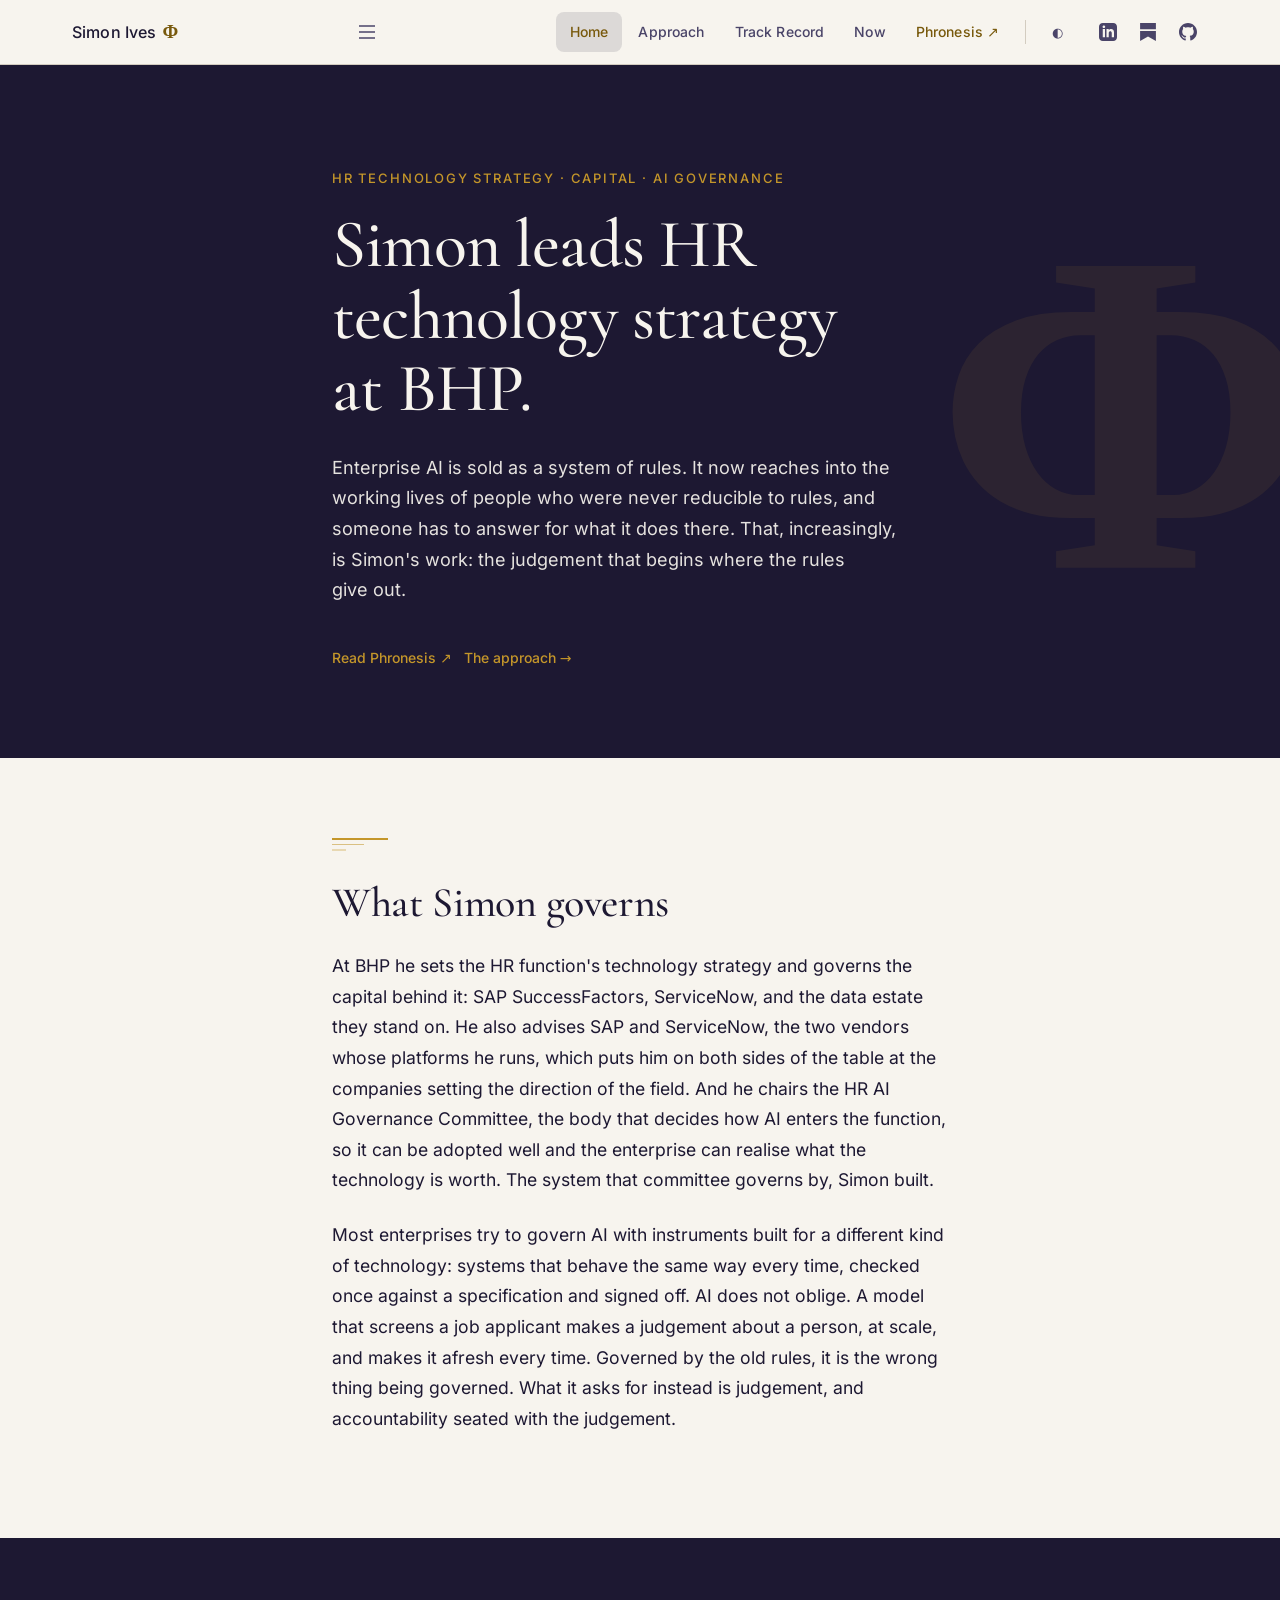
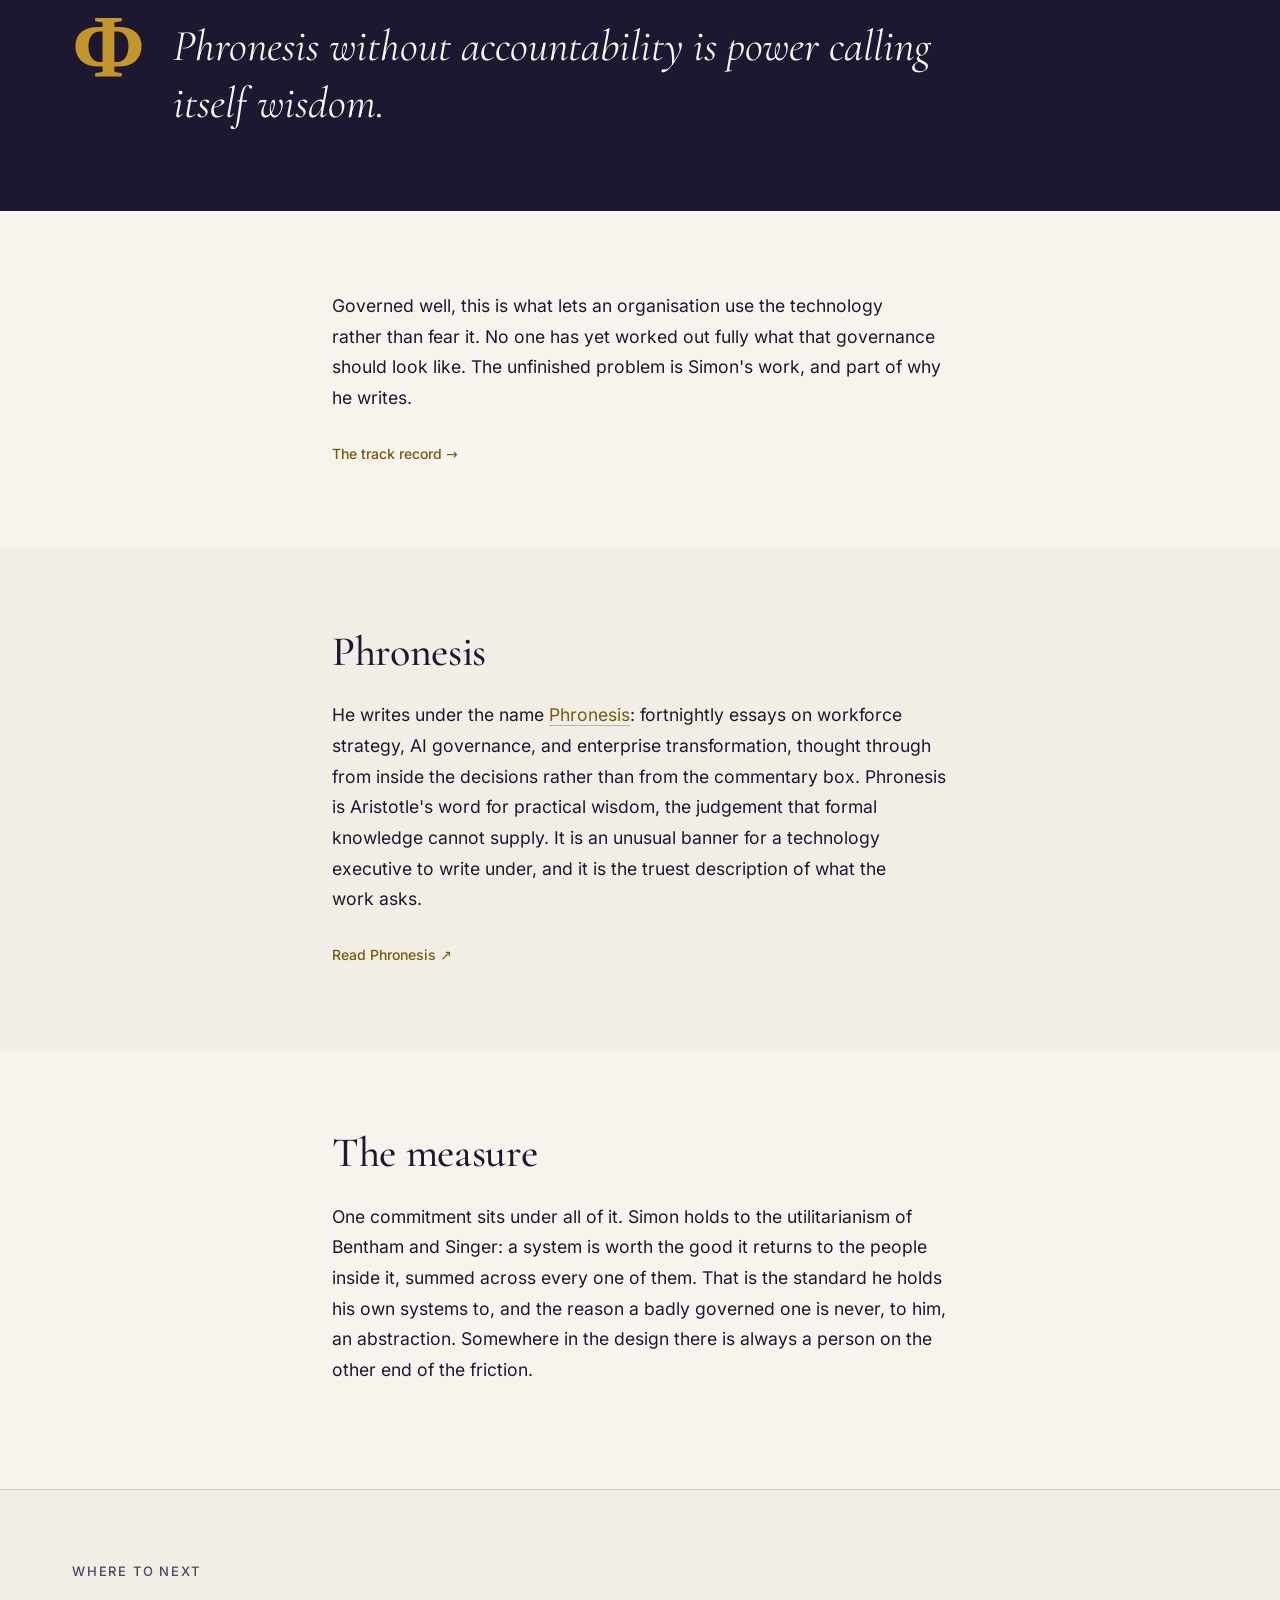
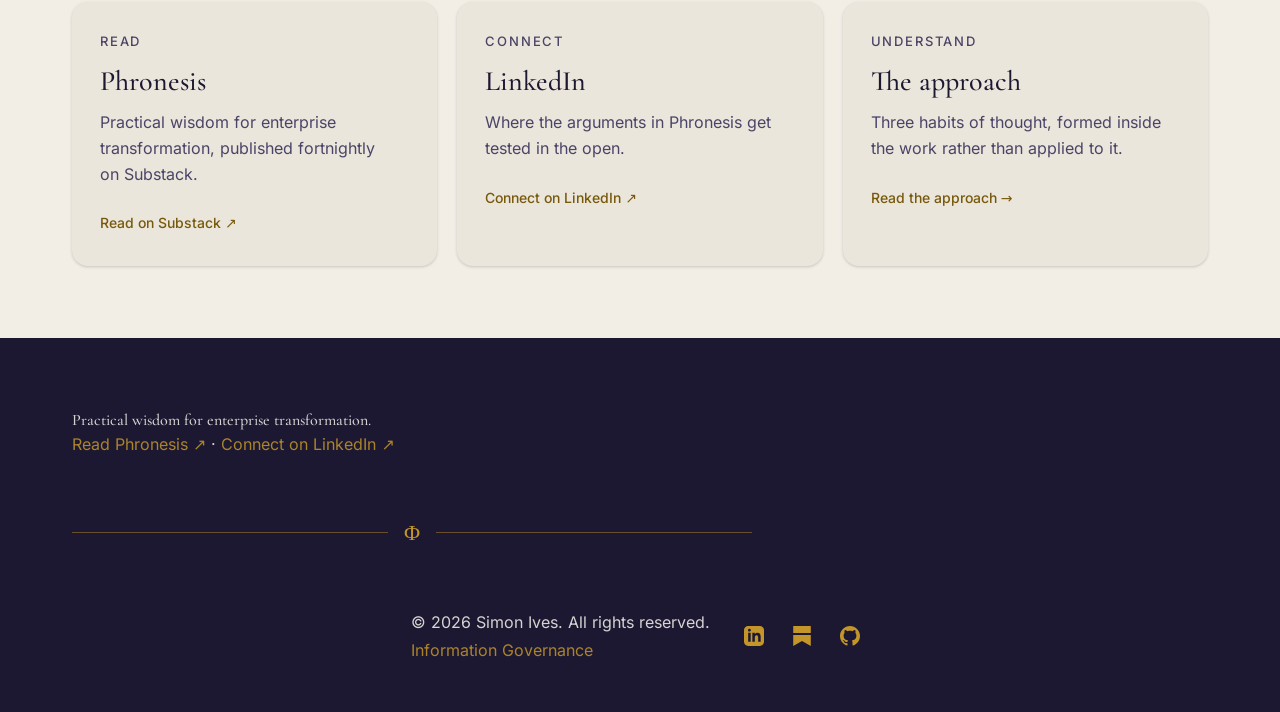
==== index.html @ fb7d738e "Fix engage-body span to p, matching the CSS selector components.css styles engage-card descriptions " ====
<!DOCTYPE html>
<html lang="en-AU">
<head>
    <meta charset="UTF-8">
    <meta name="viewport" content="width=device-width, initial-scale=1.0">
    <script>
    (function () {
        var s = localStorage.getItem('theme');
        if (s === 'dark' || (!s && window.matchMedia('(prefers-color-scheme: dark)').matches)) {
            document.documentElement.classList.add('dark');
        }
    })();
    </script>
    <meta name="description" content="Simon Ives leads HR technology strategy at BHP and chairs its HR AI Governance Committee, and writes Phronesis on AI governance and enterprise transformation.">
    <meta property="og:title" content="Home — Simon Ives">
    <meta property="og:description" content="Simon Ives leads HR technology strategy at BHP and chairs its HR AI Governance Committee, and writes Phronesis on AI governance and enterprise transformation.">
    <meta property="og:url" content="https://simonives.com/">
    <meta property="og:type" content="website">
    <meta property="og:image" content="https://simonives.com/og-image.png">
    <meta property="og:site_name" content="Simon Ives">
    <link rel="canonical" href="https://simonives.com/">
    <link rel="llms" href="/llms.txt" type="text/plain" />
    <title>Home — Simon Ives</title>
    <link rel="icon" href="data:image/svg+xml,<svg xmlns='http://www.w3.org/2000/svg' viewBox='0 0 100 100'><text y='.9em' font-size='90'>Φ</text></svg>">
    <link rel="author" type="text/markdown" href="simonives.md">
    <link rel="stylesheet" href="fonts.css">
    <link rel="stylesheet" href="tokens.css">
    <link rel="stylesheet" href="components.css">
    <script type="application/ld+json">
    {
      "@context": "https://schema.org",
      "@type": "Person",
      "name": "Simon Ives",
      "jobTitle": "Principal, HR Technology Strategy — BHP",
      "description": "Simon Ives, FCPHR, MBA — practitioner and writer. Holds strategic accountability for HR Technology Strategy, HR Capital Investments, and HR AI Governance at BHP. Publishes Phronesis on Substack.",
      "url": "https://simonives.com",
      "sameAs": ["https://www.linkedin.com/in/simonives", "https://enterprisephronesis.substack.com", "https://github.com/simonives"],
      "knowsAbout": ["HR Technology Strategy", "AI Governance", "HR Capital Investments", "Enterprise Transformation", "Workforce Strategy", "Organisational Design"],
      "worksFor": {"@type": "Organization", "name": "BHP"}
    }
    </script>

</head>
<body>

    <header class="site-header">
        <nav class="container">
            <a href="index.html" class="logo">Simon Ives <span class="phi-mark">Φ</span></a>

            <button class="menu-toggle" aria-label="Toggle Menu" aria-expanded="false">
                <svg width="24" height="24" viewBox="0 0 24 24" fill="none" stroke="currentColor" stroke-width="1.5">
                    <line x1="4" y1="6" x2="20" y2="6"></line>
                    <line x1="4" y1="12" x2="20" y2="12"></line>
                    <line x1="4" y1="18" x2="20" y2="18"></line>
                </svg>
            </button>

            <div class="nav-container">
                <ul class="nav-links">
                    <li><a href="index.html" class="active">Home</a></li>
                    <li><a href="doctrine.html">Approach</a></li>
                    <li><a href="portfolio.html">Track Record</a></li>
                    <li><a href="now.html">Now</a></li>
                    <li><a href="https://enterprisephronesis.substack.com" target="_blank" rel="noopener noreferrer" class="phronesis-link">Phronesis ↗</a></li>
                </ul>
                <div class="nav-divider"></div>
                <button id="theme-toggle" aria-label="Toggle colour theme">◐</button>
                <div class="header-social">
                    <a href="https://www.linkedin.com/in/simonives" target="_blank" rel="noopener noreferrer" aria-label="LinkedIn">
                        <svg width="18" height="18" viewBox="0 0 24 24" fill="currentColor"><path d="M19 0h-14c-2.761 0-5 2.239-5 5v14c0 2.761 2.239 5 5 5h14c2.762 0 5-2.239 5-5v-14c0-2.761-2.238-5-5-5zm-11 19h-3v-11h3v11zm-1.5-12.268c-.966 0-1.75-.79-1.75-1.764s.784-1.764 1.75-1.764 1.75.79 1.75 1.764-.783 1.764-1.75 1.764zm13.5 12.268h-3v-5.604c0-3.368-4-3.113-4 0v5.604h-3v-11h3v1.765c1.396-2.586 7-2.777 7 2.476v6.759z"/></svg>
                    </a>
                    <a href="https://enterprisephronesis.substack.com" target="_blank" rel="noopener noreferrer" aria-label="Substack">
                        <svg width="18" height="18" viewBox="0 0 24 24" fill="currentColor"><path d="M22.534 8.285H1.466V0h21.068v8.285zM1.466 10.812V24L12 18.11 22.534 24V10.812H1.466z"/></svg>
                    </a>

                    <a href="https://github.com/simonives" target="_blank" rel="noopener noreferrer" aria-label="GitHub">
                        <svg width="18" height="18" viewBox="0 0 24 24" fill="currentColor"><path d="M12 0c-6.626 0-12 5.373-12 12 0 5.302 3.438 9.8 8.207 11.387.599.111.793-.261.793-.577v-2.234c-3.338.726-4.033-1.416-4.033-1.416-.546-1.387-1.333-1.756-1.333-1.756-1.089-.745.083-.729.083-.729 1.205.084 1.839 1.237 1.839 1.237 1.07 1.834 2.807 1.304 3.492.997.107-.775.418-1.305.762-1.604-2.665-.305-5.467-1.334-5.467-5.931 0-1.311.469-2.381 1.236-3.221-.124-.303-.535-1.524.117-3.176 0 0 1.008-.322 3.301 1.23.957-.266 1.983-.399 3.003-.404 1.02.005 2.047.138 3.006.404 2.291-1.552 3.297-1.23 3.297-1.23.653 1.653.242 2.874.118 3.176.77.84 1.235 1.911 1.235 3.221 0 4.609-2.807 5.624-5.479 5.921.43.372.823 1.102.823 2.222v3.293c0 .319.192.694.801.576 4.765-1.589 8.199-6.086 8.199-11.386 0-6.627-5.373-12-12-12z"/></svg>
                    </a>
                </div>
            </div>
        </nav>
        <script>
            document.addEventListener('DOMContentLoaded', () => {
                const menuToggle = document.querySelector('.menu-toggle');
                const navContainer = document.querySelector('.nav-container');

                menuToggle.addEventListener('click', () => {
                    const expanded = menuToggle.getAttribute('aria-expanded') === 'true';
                    menuToggle.setAttribute('aria-expanded', !expanded);
                    navContainer.classList.toggle('is-active');
                    document.body.classList.toggle('no-scroll');
                });
            });
        </script>
    </header>

    <main>
        <section class="hero on-midnight section-padding">
            <span class="phi-watermark" aria-hidden="true">Φ</span>
            <div class="container hero-content prose">
                <span class="eyebrow">HR Technology Strategy · Capital · AI Governance</span>
                <h1 class="hero-headline">Simon leads HR technology strategy at BHP.</h1>
                <p class="hero-subheadline lead">
                    Enterprise AI is sold as a system of rules. It now reaches into the working lives of
                    people who were never reducible to rules, and someone has to answer for what it does
                    there. That, increasingly, is Simon's work: the judgement that begins where the rules
                    give out.
                </p>
                <div class="hero-actions">
                    <a href="https://enterprisephronesis.substack.com" target="_blank" rel="noopener noreferrer" class="cta-link">Read Phronesis ↗</a>
                    <a href="doctrine.html" class="cta-link">The approach →</a>
                </div>
            </div>
        </section>

        <section class="section-padding">
            <div class="container prose reveal">
                <div class="phi-rhythm" aria-hidden="true"><i></i><i></i><i></i></div>
                <h2>What Simon governs</h2>
                <p>
                    At BHP he sets the HR function's technology strategy and governs the capital behind it:
                    SAP SuccessFactors, ServiceNow, and the data estate they stand on. He also advises SAP
                    and ServiceNow, the two vendors whose platforms he runs, which puts him on both sides of
                    the table at the companies setting the direction of the field. And he chairs the HR AI
                    Governance Committee, the body that decides how AI enters the function, so it can be
                    adopted well and the enterprise can realise what the technology is worth. The system
                    that committee governs by, Simon built.
                </p>
                <p>
                    Most enterprises try to govern AI with instruments built for a different kind of
                    technology: systems that behave the same way every time, checked once against a
                    specification and signed off. AI does not oblige. A model that screens a job applicant
                    makes a judgement about a person, at scale, and makes it afresh every time. Governed by
                    the old rules, it is the wrong thing being governed. What it asks for instead is
                    judgement, and accountability seated with the judgement.
                </p>
            </div>
        </section>

        <section class="quote-band on-midnight">
            <div class="container">
                <span class="quote-phi" aria-hidden="true">Φ</span>
                <blockquote>
                    <p>Phronesis without accountability is power calling itself wisdom.</p>
                </blockquote>
            </div>
        </section>

        <section class="section-padding">
            <div class="container prose reveal">
                <p>
                    Governed well, this is what lets an organisation use the technology rather than fear it.
                    No one has yet worked out fully what that governance should look like. The unfinished
                    problem is Simon's work, and part of why he writes.
                </p>
                <a href="portfolio.html" class="cta-link">The track record →</a>
            </div>
        </section>

        <section class="section-padding alternate-bg">
            <div class="container prose reveal">
                <h2>Phronesis</h2>
                <p>
                    He writes under the name <a href="https://enterprisephronesis.substack.com" target="_blank" rel="noopener noreferrer">Phronesis</a>:
                    fortnightly essays on workforce strategy, AI governance, and enterprise transformation,
                    thought through from inside the decisions rather than from the commentary box. Phronesis
                    is Aristotle's word for practical wisdom, the judgement that formal knowledge cannot
                    supply. It is an unusual banner for a technology executive to write under, and it is the
                    truest description of what the work asks.
                </p>
                <a href="https://enterprisephronesis.substack.com" target="_blank" rel="noopener noreferrer" class="cta-link">Read Phronesis ↗</a>
            </div>
        </section>

        <section class="section-padding">
            <div class="container prose reveal">
                <h2>The measure</h2>
                <p>
                    One commitment sits under all of it. Simon holds to the utilitarianism of Bentham and
                    Singer: a system is worth the good it returns to the people inside it, summed across
                    every one of them. That is the standard he holds his own systems to, and the reason a
                    badly governed one is never, to him, an abstraction. Somewhere in the design there is
                    always a person on the other end of the friction.
                </p>
            </div>
        </section>
    </main>

    <!-- PLACEHOLDER COPY, pending content pass, do not treat as final. See docs/superpowers/plans/2026-09-16-material-design-site-refresh.md Task 8. -->
    <section class="engage-section">
      <div class="container">
        <span class="eyebrow">Where to next</span>
        <div class="engage-grid">
          <a href="https://enterprisephronesis.substack.com" target="_blank" rel="noopener noreferrer" class="engage-block">
            <span class="engage-tag">Read</span>
            <span class="engage-title">Phronesis</span>
            <p class="engage-body">Practical wisdom for enterprise transformation, published fortnightly on Substack.</p>
            <span class="engage-link">Read on Substack ↗</span>
          </a>
          <a href="https://www.linkedin.com/in/simonives" target="_blank" rel="noopener noreferrer" class="engage-block">
            <span class="engage-tag">Connect</span>
            <span class="engage-title">LinkedIn</span>
            <p class="engage-body">Where the arguments in Phronesis get tested in the open.</p>
            <span class="engage-link">Connect on LinkedIn ↗</span>
          </a>
          <a href="doctrine.html" class="engage-block">
            <span class="engage-tag">Understand</span>
            <span class="engage-title">The approach</span>
            <p class="engage-body">Three habits of thought, formed inside the work rather than applied to it.</p>
            <span class="engage-link">Read the approach →</span>
          </a>
        </div>
      </div>
    </section>
    <!-- END PLACEHOLDER COPY -->

    <footer class="site-footer on-midnight">
        <div class="container footer-band">
            <p class="footer-tagline">Practical wisdom for enterprise transformation.</p>
            <p class="footer-orient">
                <a href="https://enterprisephronesis.substack.com" target="_blank" rel="noopener noreferrer">Read Phronesis ↗</a>
                <span aria-hidden="true"> · </span>
                <a href="https://www.linkedin.com/in/simonives" target="_blank" rel="noopener noreferrer">Connect on LinkedIn ↗</a>
            </p>
            <div class="phi-break" aria-hidden="true"><span>Φ</span></div>
            <div class="footer-content">
                <div class="footer-copy">
                    <p>&copy; 2026 Simon Ives. All rights reserved.</p>
                    <p><a href="governance.html">Information Governance</a></p>
                </div>
                <div class="social-links">
                    <a href="https://www.linkedin.com/in/simonives" target="_blank" rel="noopener noreferrer" aria-label="LinkedIn"><svg width="20" height="20" viewBox="0 0 24 24" fill="currentColor"><path d="M19 0h-14c-2.761 0-5 2.239-5 5v14c0 2.761 2.239 5 5 5h14c2.762 0 5-2.239 5-5v-14c0-2.761-2.238-5-5-5zm-11 19h-3v-11h3v11zm-1.5-12.268c-.966 0-1.75-.79-1.75-1.764s.784-1.764 1.75-1.764 1.75.79 1.75 1.764-.783 1.764-1.75 1.764zm13.5 12.268h-3v-5.604c0-3.368-4-3.113-4 0v5.604h-3v-11h3v1.765c1.396-2.586 7-2.777 7 2.476v6.759z"/></svg></a>
                    <a href="https://enterprisephronesis.substack.com" target="_blank" rel="noopener noreferrer" aria-label="Substack"><svg width="20" height="20" viewBox="0 0 24 24" fill="currentColor"><path d="M22.534 8.285H1.466V0h21.068v8.285zM1.466 10.812V24L12 18.11 22.534 24V10.812H1.466z"/></svg></a>
                    <a href="https://github.com/simonives" target="_blank" rel="noopener noreferrer" aria-label="GitHub"><svg width="20" height="20" viewBox="0 0 24 24" fill="currentColor"><path d="M12 0c-6.626 0-12 5.373-12 12 0 5.302 3.438 9.8 8.207 11.387.599.111.793-.261.793-.577v-2.234c-3.338.726-4.033-1.416-4.033-1.416-.546-1.387-1.333-1.756-1.333-1.756-1.089-.745.083-.729.083-.729 1.205.084 1.839 1.237 1.839 1.237 1.07 1.834 2.807 1.304 3.492.997.107-.775.418-1.305.762-1.604-2.665-.305-5.467-1.334-5.467-5.931 0-1.311.469-2.381 1.236-3.221-.124-.303-.535-1.524.117-3.176 0 0 1.008-.322 3.301 1.23.957-.266 1.983-.399 3.003-.404 1.02.005 2.047.138 3.006.404 2.291-1.552 3.297-1.23 3.297-1.23.653 1.653.242 2.874.118 3.176.77.84 1.235 1.911 1.235 3.221 0 4.609-2.807 5.624-5.479 5.921.43.372.823 1.102.823 2.222v3.293c0 .319.192.694.801.576 4.765-1.589 8.199-6.086 8.199-11.386 0-6.627-5.373-12-12-12z"/></svg></a>
                </div>
            </div>
        </div>
    </footer>


    <script>
    (function () {
        var header = document.querySelector('.site-header');
        if (header) {
            function updateScrolled() {
                header.classList.toggle('scrolled', window.scrollY > 10);
            }
            window.addEventListener('scroll', updateScrolled, { passive: true });
            updateScrolled();
        }

        var toggle = document.getElementById('theme-toggle');
        if (toggle) {
            toggle.addEventListener('click', function () {
                var isDark = document.documentElement.classList.toggle('dark');
                localStorage.setItem('theme', isDark ? 'dark' : 'light');
            });
        }

        // Reveal-on-scroll — opt in only when motion is allowed
        var prefersReduced = window.matchMedia('(prefers-reduced-motion: reduce)').matches;
        var revealEls = document.querySelectorAll('.reveal');
        if (!prefersReduced && 'IntersectionObserver' in window && revealEls.length) {
            document.documentElement.classList.add('js-motion');
            revealEls.forEach(function (el) { el.classList.add('is-hidden'); });
            var io = new IntersectionObserver(function (entries) {
                entries.forEach(function (entry) {
                    if (entry.isIntersecting) {
                        entry.target.classList.remove('is-hidden');
                        entry.target.classList.add('is-visible');
                        io.unobserve(entry.target);
                    }
                });
            }, { threshold: 0.12 });
            revealEls.forEach(function (el) { io.observe(el); });
        }
    })();
    </script>
</body>
</html>
---- fonts.css ----
/* ============================================================
   fonts.css. Simon Ives / Phronesis
   Self-hosted only. No third-party requests: every font file is
   served from this origin. See README "Fonts" for where to get
   the files and which weights are required.
   ============================================================ */

/* ----- Cormorant Garamond: display -----
   H1/H2/H3, hero copy, pull quotes, the Φ mark, drop caps, ordinals.
   Weights used: 500 (all headings and the Φ mark at 600), plus
   400 italic for pull quotes. */

@font-face {
  font-family: 'Cormorant Garamond';
  font-style: normal;
  font-weight: 400;
  font-display: swap;
  src: url('fonts/cormorant-garamond/CormorantGaramond-Regular.woff2') format('woff2');
}

@font-face {
  font-family: 'Cormorant Garamond';
  font-style: normal;
  font-weight: 500;
  font-display: swap;
  src: url('fonts/cormorant-garamond/CormorantGaramond-Medium.woff2') format('woff2');
}

@font-face {
  font-family: 'Cormorant Garamond';
  font-style: normal;
  font-weight: 600;
  font-display: swap;
  src: url('fonts/cormorant-garamond/CormorantGaramond-SemiBold.woff2') format('woff2');
}

@font-face {
  font-family: 'Cormorant Garamond';
  font-style: italic;
  font-weight: 400;
  font-display: swap;
  src: url('fonts/cormorant-garamond/CormorantGaramond-Italic.woff2') format('woff2');
}

/* ----- Inter: body and UI -----
   Body copy, navigation, labels, metadata, buttons, form fields.
   Weights used: 400, 500. */

@font-face {
  font-family: 'Inter';
  font-style: normal;
  font-weight: 400;
  font-display: swap;
  src: url('fonts/inter/Inter-Regular.woff2') format('woff2');
}

@font-face {
  font-family: 'Inter';
  font-style: normal;
  font-weight: 500;
  font-display: swap;
  src: url('fonts/inter/Inter-Medium.woff2') format('woff2');
}

/* ----- Material Symbols: iconography -----
   Already present on the material-design-poc branch. Iconography,
   not type: does not count against the two-family rule.
   Used for: menu, contrast (theme toggle), arrow_outward. */

@font-face {
  font-family: 'Material Symbols Outlined';
  font-style: normal;
  font-weight: 100 700;
  font-display: block;
  src: url('fonts/material-symbols/MaterialSymbolsOutlined-Variable.woff2') format('woff2');
}

.material-symbols {
  font-family: 'Material Symbols Outlined';
  font-weight: normal;
  font-style: normal;
  font-size: 24px;
  line-height: 1;
  letter-spacing: normal;
  text-transform: none;
  display: inline-block;
  white-space: nowrap;
  word-wrap: normal;
  direction: ltr;
  -webkit-font-smoothing: antialiased;
  font-variation-settings: 'FILL' 0, 'wght' 400, 'GRAD' 0, 'opsz' 24;
  user-select: none;
}

/* Roboto and Roboto Flex remain in fonts/ but are no longer
   referenced. STYLE_GUIDE.md §2 permits two families only, and
   --font-display is Cormorant Garamond. Do not re-declare them. */
---- tokens.css ----
/* ============================================================
   tokens.css. Simon Ives / Phronesis
   Material Design 3 token layer, seeded from Aurum (#C4962A).
   Load order: fonts.css → tokens.css → components.css
   Dark mode is controlled exclusively via html.dark.
   ============================================================ */

:root {
  /* ----- Typeface families -----
     Two families only. STYLE_GUIDE.md §2: do not add typefaces.
     Material Symbols is iconography, not type, and is permitted. */
  --font-display: 'Cormorant Garamond', 'Cormorant', Georgia, 'Times New Roman', serif;
  --font-body: 'Inter', system-ui, -apple-system, 'Segoe UI', Helvetica, Arial, sans-serif;
  --font-mono: ui-monospace, SFMono-Regular, Menlo, Consolas, monospace;

  /* ----- Brand palette (STYLE_GUIDE.md §2) ----- */
  --brand-midnight: #1D1832;
  --brand-aurum: #C4962A;
  --brand-parchment: #F7F4EE;
  --brand-slate: #4A4468;

  /* ----- M3 tonal surfaces: light theme -----
     Stepped from Parchment. Cards read by tone, not by border. */
  --md-sys-color-surface: #F7F4EE;
  --md-sys-color-surface-container-lowest: #FFFFFF;
  --md-sys-color-surface-container-low: #F2EEE5;
  --md-sys-color-surface-container: #EBE6DB;
  --md-sys-color-surface-container-high: #E4DED1;
  --md-sys-color-surface-container-highest: #DCD5C6;

  --md-sys-color-on-surface: #1D1832;          /* 14.5:1 on surface */
  --md-sys-color-on-surface-variant: #4A4468;  /*  8.1:1 on surface */
  --md-sys-color-outline: #8D85A3;             /*  3.3:1. UI only  */
  --md-sys-color-outline-variant: #D3CCC0;     /* decorative rules  */

  /* Aurum is 2.5:1 on Parchment and FAILS AA for text.
     --md-sys-color-primary is a darkened Aurum used wherever gold
     carries text or a small UI label. Raw Aurum (--brand-aurum) is
     reserved for hairlines, the Φ mark and watermarks in light mode. */
  --md-sys-color-primary: #78590C;             /*  5.8:1 on surface */
  --md-sys-color-on-primary: #FFFFFF;
  --md-sys-color-primary-container: #FFDEA1;
  --md-sys-color-on-primary-container: #5C4300;
  --md-sys-color-gold-rule: #C4962A;

  /* Inverse = the Midnight bands that carry the site's visual weight */
  --md-sys-color-inverse-surface: #1D1832;
  --md-sys-color-inverse-on-surface: #F7F4EE; /* 14.5:1 */
  --md-sys-color-inverse-primary: #DFB65A;    /*  8.5:1 on Midnight */

  --md-sys-color-error: #8C1D18;
  --md-sys-color-on-error: #FFFFFF;
  --md-sys-color-success: #2D5A34;

  /* State-layer base, as an r,g,b triplet for rgba() composition */
  --md-state-rgb: 29, 24, 50;
  --md-state-hover: 0.08;
  --md-state-focus: 0.12;
  --md-state-pressed: 0.12;

  /* ----- M3 elevation ----- */
  --md-elevation-0: none;
  --md-elevation-1: 0 1px 2px rgba(29, 24, 50, .10), 0 1px 3px 1px rgba(29, 24, 50, .06);
  --md-elevation-2: 0 1px 2px rgba(29, 24, 50, .10), 0 2px 6px 2px rgba(29, 24, 50, .07);
  --md-elevation-3: 0 4px 8px 3px rgba(29, 24, 50, .09), 0 1px 3px rgba(29, 24, 50, .10);

  /* ----- M3 shape scale ----- */
  --md-shape-none: 0px;
  --md-shape-extra-small: 4px;
  --md-shape-small: 8px;
  --md-shape-medium: 12px;
  --md-shape-large: 16px;
  --md-shape-extra-large: 28px;
  --md-shape-full: 999px;

  /* ----- M3 motion ----- */
  --md-motion-standard: cubic-bezier(.2, 0, 0, 1);
  --md-motion-emphasised: cubic-bezier(.2, 0, 0, 1);
  --md-motion-short: 200ms;
  --md-motion-medium: 300ms;
  --md-motion-long: 500ms;

  /* ----- 4dp / 8dp spacing rhythm ----- */
  --space-1: 4px;
  --space-2: 8px;
  --space-3: 12px;
  --space-4: 16px;
  --space-5: 20px;
  --space-6: 24px;
  --space-7: 28px;
  --space-8: 32px;
  --space-10: 40px;
  --space-12: 48px;
  --space-14: 56px;
  --space-18: 72px;
  --space-20: 80px;
  --space-22: 88px;
  --space-26: 104px;

  /* ----- Layout ----- */
  --container-max: 1200px;
  --container-pad: 32px;
  --reading-max: 680px;   /* ~68 characters at 17.5px Inter */
}

/* ============================================================
   Dark theme. Midnight base, stepped upward through Slate.
   First-class, verified independently. STYLE_GUIDE.md §2.
   ============================================================ */
html.dark {
  --md-sys-color-surface: #1D1832;
  --md-sys-color-surface-container-lowest: #171327;
  --md-sys-color-surface-container-low: #221D3A;
  --md-sys-color-surface-container: #282242;
  --md-sys-color-surface-container-high: #302949;
  --md-sys-color-surface-container-highest: #382F54;

  --md-sys-color-on-surface: #F4F1EB;          /* 14.2:1 on surface */
  --md-sys-color-on-surface-variant: #C6C0D6;  /*  9.4:1 on surface */
  --md-sys-color-outline: #807996;
  --md-sys-color-outline-variant: #433C5E;

  /* In dark mode Aurum clears AA on Midnight (5.9:1), so gold can
     carry text directly. The lighter tone is used for larger type. */
  --md-sys-color-primary: #DFB65A;             /*  8.5:1 on surface */
  --md-sys-color-on-primary: #402D00;
  --md-sys-color-primary-container: #5C4300;
  --md-sys-color-on-primary-container: #FFDEA1;
  --md-sys-color-gold-rule: #C4962A;

  --md-sys-color-inverse-surface: #EDE8DE;
  --md-sys-color-inverse-on-surface: #1D1832;
  --md-sys-color-inverse-primary: #78590C;

  --md-sys-color-error: #FFB4AB;
  --md-sys-color-on-error: #690005;
  --md-sys-color-success: #8FD09A;

  --md-state-rgb: 244, 241, 235;

  --md-elevation-1: 0 1px 3px rgba(0, 0, 0, .45), 0 1px 3px 1px rgba(0, 0, 0, .30);
  --md-elevation-2: 0 2px 6px rgba(0, 0, 0, .50), 0 4px 10px 2px rgba(0, 0, 0, .30);
  --md-elevation-3: 0 4px 12px rgba(0, 0, 0, .55), 0 6px 16px 3px rgba(0, 0, 0, .32);
}

/* ============================================================
   Legacy aliases.
   The pre-refresh style.css and style-v2.css reference these
   names throughout. Keep them until every selector is migrated,
   then delete this block and style.css with it.
   ============================================================ */
:root, html.dark {
  --color-accent: var(--md-sys-color-primary);
  --color-aurum: var(--brand-aurum);
  --color-gold: var(--md-sys-color-primary);
  --color-gold-muted: var(--md-sys-color-gold-rule);
  --color-bg-primary: var(--md-sys-color-surface);
  --color-bg-surface: var(--md-sys-color-surface-container);
  --color-parchment: var(--brand-parchment);
  --color-obsidian: var(--md-sys-color-surface);
  --color-slate: var(--md-sys-color-surface-container);
  --color-slate-light: var(--md-sys-color-surface-container-high);
  --color-text-primary: var(--md-sys-color-on-surface);
  --color-text-secondary: var(--md-sys-color-on-surface-variant);
  --color-text-tertiary: var(--md-sys-color-on-surface-variant);
  --color-border: var(--md-sys-color-outline-variant);
  --transition-premium: all var(--md-motion-medium) var(--md-motion-standard);
}
---- components.css ----
/* ============================================================
   components.css. Simon Ives / Phronesis
   Component layer for the Material Design 3 refresh.
   Load order: fonts.css → tokens.css → components.css
   Replaces style.css and style-v2.css in full.
   ============================================================ */

*, *::before, *::after { box-sizing: border-box; }

html { -webkit-text-size-adjust: 100%; }

body {
  margin: 0;
  min-height: 100vh;
  background-color: var(--md-sys-color-surface);
  color: var(--md-sys-color-on-surface);
  font-family: var(--font-body);
  font-size: 17.5px;      /* comfortably above the 16px floor */
  font-weight: 400;
  line-height: 1.75;      /* above the 1.5 floor */
  text-rendering: optimizeLegibility;
  -webkit-font-smoothing: antialiased;
  transition: background-color var(--md-motion-medium) var(--md-motion-standard),
              color var(--md-motion-medium) var(--md-motion-standard);
}

::selection { background: rgba(196, 150, 42, .28); }

/* ============================================================
   TYPE SCALE
   M3's display / headline / title / body / label proportions,
   applied to Cormorant Garamond and Inter. Never justified.
   ============================================================ */

h1, h2, h3, .display, .headline {
  font-family: var(--font-display);
  font-weight: 500;
  color: var(--md-sys-color-on-surface);
  text-align: left;
  text-wrap: pretty;
}

h1 {
  font-size: clamp(40px, 5.2vw, 62px);
  line-height: 1.07;
  letter-spacing: -.012em;
  margin: 0 0 var(--space-7);
}

h2 {
  font-size: clamp(30px, 3.4vw, 42px);
  line-height: 1.15;
  letter-spacing: -.008em;
  margin: 0 0 var(--space-6);
}

h3 {
  font-size: clamp(24px, 2.4vw, 30px);
  line-height: 1.2;
  margin: 0 0 var(--space-5);
}

/* Title. Inter, for component headings inside cards */
h4, .title-large {
  font-family: var(--font-body);
  font-weight: 500;
  font-size: 19px;
  line-height: 1.45;
  letter-spacing: .01em;
  color: var(--md-sys-color-on-surface);
  margin: 0 0 var(--space-3);
}

p {
  font-family: var(--font-body);
  font-size: 17.5px;
  line-height: 1.75;
  color: var(--md-sys-color-on-surface);
  margin: 0 0 var(--space-6);
  text-align: left;
  text-wrap: pretty;
}

.lead {
  font-size: 18px;
  line-height: 1.7;
  color: var(--md-sys-color-on-surface-variant);
}

/* Label. Tracked Inter. Metadata and eyebrows only, never body. */
.eyebrow, h5, .label-large {
  display: block;
  font-family: var(--font-body);
  font-weight: 500;
  font-size: 13px;
  line-height: 1.5;
  letter-spacing: .14em;
  text-transform: uppercase;
  color: var(--md-sys-color-on-surface-variant);
  margin: 0 0 var(--space-5);
}

code {
  font-family: var(--font-mono);
  font-size: 15.5px;
  padding: 2px 6px;
  border-radius: var(--md-shape-extra-small);
  background: var(--md-sys-color-surface-container);
  color: var(--md-sys-color-on-surface);
}

a {
  color: var(--md-sys-color-primary);
  text-decoration: none;
  transition: opacity var(--md-motion-short) var(--md-motion-standard),
              color var(--md-motion-short) var(--md-motion-standard);
}
a:hover { opacity: .78; }

/* Inline prose links get a hairline underline rather than colour alone */
.prose p > a,
.prose li > a {
  border-bottom: 1px solid rgba(var(--md-state-rgb), .28);
}

/* ============================================================
   LAYOUT
   ============================================================ */

.container {
  max-width: var(--container-max);
  margin: 0 auto;
  padding: 0 var(--container-pad);
}

.prose { max-width: var(--reading-max); }

.section-padding { padding: var(--space-20) 0; }

.alternate-bg { background-color: var(--md-sys-color-surface-container-low); }

/* ============================================================
   THE MIDNIGHT BAND
   The site has no photography, so full-bleed Midnight sections
   carry the visual weight instead: heroes, pull-quote bands,
   the footer, the 404. STYLE_GUIDE.md §2. No hero images.
   ============================================================ */

.on-midnight {
  position: relative;
  overflow: hidden;
  background-color: var(--md-sys-color-inverse-surface);
  color: var(--md-sys-color-inverse-on-surface);
  border: none;
}
.on-midnight h1,
.on-midnight h2,
.on-midnight h3,
.on-midnight p,
.on-midnight li { color: var(--md-sys-color-inverse-on-surface); }
.on-midnight p { opacity: .92; }
.on-midnight .eyebrow,
.on-midnight a { color: var(--brand-aurum); }  /* 5.9:1 on Midnight */
.on-midnight .lead { color: var(--md-sys-color-inverse-on-surface); }

/* ============================================================
   THE Φ MARK
   Identity element, not decoration. STYLE_GUIDE.md §2.
   ============================================================ */

.phi-mark {
  font-family: var(--font-display);
  font-weight: 600;
  font-size: 19px;
  color: var(--md-sys-color-primary);
}

/* Large background watermark. Always aria-hidden */
.phi-watermark {
  position: absolute;
  right: -.08em;
  top: 50%;
  transform: translateY(-48%);
  font-family: var(--font-display);
  font-weight: 600;
  font-size: clamp(240px, 36vw, 520px);
  line-height: 1;
  color: var(--brand-aurum);
  opacity: .085;
  pointer-events: none;
  user-select: none;
}
.phi-watermark--centred {
  right: auto;
  left: 50%;
  transform: translate(-50%, -50%);
  font-size: clamp(320px, 46vw, 620px);
  opacity: .09;
}
.phi-watermark--card {
  right: -.1em;
  top: auto;
  bottom: -.34em;
  transform: none;
  font-size: 200px;
  opacity: .10;
}

/* Section divider. Φ between two hairlines */
.phi-break {
  display: flex;
  align-items: center;
  gap: var(--space-4);
  max-width: var(--reading-max);
  margin: var(--space-14) 0;
}
.phi-break::before,
.phi-break::after {
  content: '';
  flex: 1;
  height: 1px;
  background: var(--md-sys-color-outline-variant);
}
.phi-break > span {
  font-family: var(--font-display);
  font-size: 22px;
  color: var(--md-sys-color-gold-rule);
}
.on-midnight .phi-break::before,
.on-midnight .phi-break::after { background: rgba(196, 150, 42, .45); }

/* ============================================================
   THE POLYRHYTHM RULE
   Three Aurum hairlines of decreasing length. One per clock in
   the polyrhythm practice. This is the site's section mark, used
   in place of a plain <hr>. Decorative: aria-hidden.
   ============================================================ */

.phi-rhythm {
  display: flex;
  flex-direction: column;
  gap: var(--space-1);
  margin: 0 0 var(--space-7);
}
.phi-rhythm > i {
  display: block;
  height: 1.5px;
  background: var(--md-sys-color-gold-rule);
}
.phi-rhythm > i:nth-child(1) { width: 56px; }
.phi-rhythm > i:nth-child(2) { width: 32px; opacity: .55; }
.phi-rhythm > i:nth-child(3) { width: 14px; opacity: .30; }

/* The literal three-clock diagram, used once, on Approach */
.polyrhythm-diagram {
  display: flex;
  flex-direction: column;
  gap: 5px;
  margin: 0 0 var(--space-6);
}
.polyrhythm-diagram > div { display: flex; gap: 5px; }
.polyrhythm-diagram > div > i { display: block; height: 2px; background: var(--md-sys-color-gold-rule); }
.polyrhythm-diagram > div:nth-child(1) > i { width: 34px; }
.polyrhythm-diagram > div:nth-child(2) > i { width: 52px; opacity: .6; }
.polyrhythm-diagram > div:nth-child(2) > i:last-child { width: 34px; }
.polyrhythm-diagram > div:nth-child(3) > i { width: 82px; opacity: .32; }
.polyrhythm-diagram > div:nth-child(3) > i:last-child { width: 64px; }

/* Legacy single-rule marker, retained where a lighter mark is wanted */
.section-marker {
  border: none;
  border-top: 1.5px solid var(--md-sys-color-gold-rule);
  width: 56px;
  margin: 0 0 var(--space-6);
}

/* ============================================================
   M3 TOP APP BAR
   ============================================================ */

.site-header {
  position: sticky;
  top: 0;
  z-index: 50;
  background: var(--md-sys-color-surface);
  border-bottom: 1px solid var(--md-sys-color-outline-variant);
  transition: box-shadow var(--md-motion-short) var(--md-motion-standard),
              background-color var(--md-motion-short) var(--md-motion-standard),
              border-color var(--md-motion-short) var(--md-motion-standard);
}

/* .scrolled is toggled in JS at scrollY > 8. M3 on-scroll elevation */
.site-header.scrolled {
  border-bottom-color: transparent;
  box-shadow: var(--md-elevation-1);
}

.site-header nav.container,
.site-header .container {
  height: 64px;
  display: flex;
  align-items: center;
  justify-content: space-between;
  gap: var(--space-6);
}

.logo {
  display: inline-flex;
  align-items: baseline;
  gap: 6px;
  font-family: var(--font-body);
  font-weight: 500;
  font-size: 16px;
  letter-spacing: .01em;
  text-transform: none;
  color: var(--md-sys-color-on-surface);
  white-space: nowrap;
}
.logo::before { content: none; }   /* kills the old gold hairline */

.nav-container { display: flex; align-items: center; gap: 2px; }

.nav-links {
  display: flex;
  align-items: center;
  gap: 2px;
  list-style: none;
  margin: 0;
  padding: 0;
}

.nav-links a {
  display: inline-block;
  padding: var(--space-2) 14px;
  border-radius: var(--md-shape-small);
  font-family: var(--font-body);
  font-weight: 500;
  font-size: 14px;
  letter-spacing: .01em;
  text-transform: none;
  color: var(--md-sys-color-on-surface-variant);
  transition: background-color var(--md-motion-short) var(--md-motion-standard),
              color var(--md-motion-short) var(--md-motion-standard);
}
.nav-links a::after { content: none; }  /* kills the old sliding underline */

/* M3 state layers */
.nav-links a:hover { background: rgba(var(--md-state-rgb), var(--md-state-hover)); color: var(--md-sys-color-on-surface); opacity: 1; }
.nav-links a:active { background: rgba(var(--md-state-rgb), var(--md-state-pressed)); }
.nav-links a.active {
  color: var(--md-sys-color-primary);
  background: rgba(var(--md-state-rgb), var(--md-state-focus));
}
.nav-links a.phronesis-link { color: var(--md-sys-color-primary); }

/* Icon buttons. 40px target, pill state layer */
#theme-toggle,
.menu-toggle,
.header-social a {
  width: 40px;
  height: 40px;
  display: inline-flex;
  align-items: center;
  justify-content: center;
  border: none;
  border-radius: var(--md-shape-full);
  background: transparent;
  color: var(--md-sys-color-on-surface-variant);
  cursor: pointer;
  transition: background-color var(--md-motion-short) var(--md-motion-standard),
              color var(--md-motion-short) var(--md-motion-standard);
}
#theme-toggle:hover,
.menu-toggle:hover { background: rgba(var(--md-state-rgb), var(--md-state-hover)); }
.header-social a:hover {
  background: rgba(var(--md-state-rgb), var(--md-state-hover));
  color: var(--md-sys-color-primary);
  opacity: 1;
  transform: none;
}

.header-social {
  display: flex;
  align-items: center;
  gap: 0;
  padding-left: var(--space-2);
  border-left: none;
}

/* Divider between nav and controls */
.nav-divider {
  width: 1px;
  height: 24px;
  background: var(--md-sys-color-outline-var, var(--md-sys-color-outline-variant));
  margin: 0 10px;
}

/* ============================================================
   HERO
   ============================================================ */

.hero {
  position: relative;
  overflow: hidden;
  min-height: 0;
  display: block;
  padding: var(--space-26) 0 var(--space-22);
}
.hero::before, .hero::after { content: none; }  /* kills the old grid overlay */

.hero-content { position: relative; z-index: 2; }

.hero-headline {
  max-width: 17ch;
  font-family: var(--font-display);
  font-weight: 500;
  font-size: clamp(44px, 5.6vw, 68px);
  line-height: 1.06;
  letter-spacing: -.012em;
  margin: 0 0 var(--space-7);
}

.hero-subheadline {
  max-width: 580px;
  border: none;
  padding: 0;
  font-size: 18px;
  line-height: 1.7;
  margin: 0 0 var(--space-10);
}

.hero-actions {
  display: flex;
  flex-wrap: wrap;
  align-items: center;
  gap: var(--space-3);
}

/* ============================================================
   BUTTONS. M3 filled, outlined, text
   ============================================================ */

.cta-button,
.btn-filled,
.btn-outlined {
  display: inline-flex;
  align-items: center;
  justify-content: center;
  gap: var(--space-2);
  padding: var(--space-3) 26px;
  border-radius: var(--md-shape-full);
  font-family: var(--font-body);
  font-weight: 500;
  font-size: 15px;
  letter-spacing: .01em;
  text-transform: none;
  cursor: pointer;
  overflow: visible;
  transition: box-shadow var(--md-motion-short) var(--md-motion-standard),
              background-color var(--md-motion-short) var(--md-motion-standard),
              transform var(--md-motion-short) var(--md-motion-standard);
}
.cta-button::before, .btn-filled::before { content: none; }

/* Filled. On Midnight bands only, where Aurum has the contrast for it */
.btn-filled {
  background: var(--brand-aurum);
  color: #241B04;                 /* 9.4:1 on Aurum */
  border: none;
  box-shadow: var(--md-elevation-1);
}
.btn-filled:hover { box-shadow: var(--md-elevation-2); transform: translateY(-1px); color: #241B04; opacity: 1; }
.btn-filled:active { transform: none; box-shadow: var(--md-elevation-1); }

/* Outlined. The default on surface */
.cta-button,
.btn-outlined {
  background: transparent;
  border: 1px solid var(--md-sys-color-outline);
  color: var(--md-sys-color-primary);
  padding: 10px 22px;
  font-size: 14px;
}
.cta-button:hover,
.btn-outlined:hover { background: rgba(var(--md-state-rgb), var(--md-state-hover)); color: var(--md-sys-color-primary); opacity: 1; }

.on-midnight .btn-outlined,
.on-midnight .cta-button {
  border-color: rgba(196, 150, 42, .55);
  color: var(--brand-aurum);
}
.on-midnight .btn-outlined:hover,
.on-midnight .cta-button:hover { background: rgba(196, 150, 42, .10); color: var(--brand-aurum); }

/* Text button */
.cta-link {
  font-family: var(--font-body);
  font-weight: 500;
  font-size: 14px;
  color: var(--md-sys-color-primary);
}

/* ============================================================
   PULL QUOTES
   Two treatments. The band is the site's loudest visual move.
   one per page at most. STYLE_GUIDE.md §2.
   ============================================================ */

/* Full-bleed Midnight band with a large Φ */
.quote-band .container {
  display: flex;
  align-items: flex-start;
  gap: var(--space-7);
  padding-top: var(--space-20);
  padding-bottom: var(--space-20);
}
.quote-band .quote-phi {
  flex: none;
  font-family: var(--font-display);
  font-weight: 600;
  font-size: 88px;
  line-height: .7;
  color: var(--brand-aurum);
}
.quote-band blockquote { margin: 0; max-width: 820px; }
.quote-band blockquote p {
  font-family: var(--font-display);
  font-weight: 400;
  font-style: italic;
  font-size: clamp(28px, 3.6vw, 44px);
  line-height: 1.28;
  color: var(--md-sys-color-inverse-on-surface);
  opacity: 1;
  margin: 0;
}

/* Inline pull quote, for use inside a card or prose column */
.pullquote {
  font-family: var(--font-display);
  font-weight: 400;
  font-style: italic;
  font-size: 26px;
  line-height: 1.38;
  color: var(--md-sys-color-on-surface);
  border-left: 2px solid var(--md-sys-color-gold-rule);
  padding: 2px 0 2px 22px;
  margin: var(--space-8) 0;
}

/* ============================================================
   LONG-FORM READING. Track Record
   ============================================================ */

/* Hairline rail down the left of the reading column */
.reading-rail {
  max-width: var(--reading-max);
  border-left: 1px solid var(--md-sys-color-outline-variant);
  padding-left: 36px;
  margin-left: 2px;
}

/* Drop cap on the opening paragraph only */
.dropcap::first-letter {
  float: left;
  font-family: var(--font-display);
  font-weight: 500;
  font-size: 74px;
  line-height: .78;
  margin: 6px 14px 0 0;
  color: var(--md-sys-color-primary);
}

/* ============================================================
   M3 CARDS
   ============================================================ */

/* Filled card. Tonal, no border */
.card-filled {
  position: relative;
  overflow: hidden;
  background: var(--md-sys-color-surface-container);
  border-radius: var(--md-shape-large);
  padding: var(--space-8);
  box-shadow: var(--md-elevation-1);
}

/* Outlined card. For secondary content */
.card-outlined {
  position: relative;
  overflow: hidden;
  background: var(--md-sys-color-surface-container-low);
  border: 1px solid var(--md-sys-color-outline-variant);
  border-radius: var(--md-shape-large);
  padding: var(--space-8);
}

/* Practice card with a ghosted display ordinal. Approach */
.practice-card {
  position: relative;
  overflow: hidden;
  background: var(--md-sys-color-surface-container);
  border-radius: var(--md-shape-large);
  padding: var(--space-10);
  box-shadow: var(--md-elevation-1);
  margin-bottom: var(--space-12);
}
.practice-card > .ordinal {
  position: absolute;
  right: var(--space-7);
  top: 14px;
  font-family: var(--font-display);
  font-weight: 500;
  font-size: 130px;
  line-height: 1;
  color: var(--md-sys-color-gold-rule);
  opacity: .16;
  pointer-events: none;
  user-select: none;
}
.practice-card > .practice-body { position: relative; max-width: var(--reading-max); }

/* ============================================================
   ENGAGE CARDS. The standard end-of-page "where to next" block
   Present on every page, above the footer.
   ============================================================ */

.engage-section {
  background: var(--md-sys-color-surface-container-low);
  border-top: 1px solid var(--md-sys-color-outline-variant);
  padding: var(--space-18) 0;
}

.engage-grid {
  display: grid;
  grid-template-columns: repeat(auto-fit, minmax(min(100%, 300px), 1fr));
  gap: var(--space-5);
  padding: 0;
}

.engage-block {
  display: block;
  background: var(--md-sys-color-surface-container);
  border: none;
  border-radius: var(--md-shape-large);
  padding: var(--space-7);
  color: var(--md-sys-color-on-surface);
  box-shadow: var(--md-elevation-1);
  transition: box-shadow var(--md-motion-short) var(--md-motion-standard),
              transform var(--md-motion-short) var(--md-motion-standard),
              background-color var(--md-motion-short) var(--md-motion-standard);
}
.engage-block:hover {
  background: var(--md-sys-color-surface-container-high);
  box-shadow: var(--md-elevation-2);
  transform: translateY(-2px);
  color: var(--md-sys-color-on-surface);
  opacity: 1;
}

.engage-tag {
  display: block;
  font-family: var(--font-body);
  font-weight: 500;
  font-size: 13px;
  letter-spacing: .14em;
  text-transform: uppercase;
  color: var(--md-sys-color-on-surface-variant);
  margin-bottom: var(--space-3);
}

.engage-title {
  display: block;
  font-family: var(--font-display);
  font-weight: 500;
  font-size: 28px;
  line-height: 1.2;
  color: var(--md-sys-color-on-surface);
  margin-bottom: var(--space-3);
}

.engage-block p {
  font-size: 16px;
  line-height: 1.6;
  color: var(--md-sys-color-on-surface-variant);
  margin: 0 0 var(--space-5);
}

.engage-link {
  display: inline-block;
  font-family: var(--font-body);
  font-weight: 500;
  font-size: 14px;
  color: var(--md-sys-color-primary);
}

/* ============================================================
   NOW PAGE. M3 list rows with date chips
   ============================================================ */

.now-grid {
  display: grid;
  grid-template-columns: repeat(auto-fit, minmax(min(100%, 340px), 1fr));
  gap: var(--space-6);
  align-items: start;
}
.now-grid > .full { grid-column: 1 / -1; }

.event-row {
  display: flex;
  gap: 18px;
  align-items: flex-start;
  padding: 14px var(--space-4);
  margin: 0 calc(var(--space-4) * -1);
  border-radius: var(--md-shape-medium);
  color: var(--md-sys-color-on-surface);
  transition: background-color var(--md-motion-short) var(--md-motion-standard);
}
.event-row:hover { background: rgba(var(--md-state-rgb), .06); color: var(--md-sys-color-on-surface); opacity: 1; }

.event-date {
  flex: none;
  display: inline-flex;
  flex-direction: column;
  align-items: center;
  justify-content: center;
  width: 54px;
  padding: 6px 0;
  border-radius: 10px;
  background: var(--md-sys-color-surface-container-highest);
  font-family: var(--font-body);
  font-weight: 500;
  font-size: 13px;
  letter-spacing: .04em;
  line-height: 1.35;
  color: var(--md-sys-color-on-surface-variant);
}
.event-date > strong {
  font-size: 17px;
  font-weight: 500;
  color: var(--md-sys-color-on-surface);
}

.event-title {
  display: block;
  font-size: 17px;
  font-weight: 500;
  line-height: 1.45;
  color: var(--md-sys-color-on-surface);
}
.event-meta {
  display: block;
  font-size: 16px;
  line-height: 1.5;
  color: var(--md-sys-color-on-surface-variant);
}

.now-updated {
  font-family: var(--font-body);
  font-size: 16px;
  letter-spacing: .04em;
  color: var(--md-sys-color-on-surface-variant);
  margin: 0;
}

/* ============================================================
   GOVERNANCE. Plain long-form, essay column, hairline clauses
   ============================================================ */

.governance-section + .governance-divider,
.governance-divider {
  border: none;
  border-top: 1px solid var(--md-sys-color-outline-variant);
  margin: 0 0 var(--space-8);
}

.governance-section h2 {
  font-family: var(--font-body);
  font-weight: 500;
  font-size: 13px;
  line-height: 1.5;
  letter-spacing: .14em;
  text-transform: uppercase;
  color: var(--md-sys-color-on-surface-variant);
  margin: 0 0 14px;
}
.governance-section p:last-child { margin-bottom: var(--space-8); }

/* ============================================================
   FOOTER
   ============================================================ */

.site-footer {
  background: var(--md-sys-color-inverse-surface);
  color: var(--md-sys-color-inverse-on-surface);
  border-top: none;
  padding: 0;
}

.footer-band {
  padding: var(--space-18) var(--container-pad) var(--space-12);
  text-align: center;
}

.footer-tagline {
  font-family: var(--font-display);
  font-weight: 500;
  font-size: clamp(24px, 2.6vw, 32px);
  line-height: 1.25;
  color: var(--md-sys-color-inverse-on-surface);
  opacity: 1;
  margin: 0 0 var(--space-4);
}

.footer-orient {
  font-size: 16px;
  margin: 0 0 var(--space-8);
}
.footer-orient a { color: var(--brand-aurum); }

.footer-content {
  display: flex;
  flex-wrap: wrap;
  align-items: center;
  justify-content: center;
  gap: var(--space-6);
  border: none;
  padding: 0;
}

.site-footer p {
  font-size: 16px;
  letter-spacing: 0;
  text-transform: none;
  color: var(--md-sys-color-inverse-on-surface);
  opacity: .85;
  margin: 0;
}

.social-links { display: flex; gap: var(--space-2); margin: 0; }
.social-links a {
  width: 40px;
  height: 40px;
  border-radius: var(--md-shape-full);
  display: inline-flex;
  align-items: center;
  justify-content: center;
  color: var(--brand-aurum);
  transition: background-color var(--md-motion-short) var(--md-motion-standard);
}
.social-links a:hover { background: rgba(196, 150, 42, .14); color: var(--brand-aurum); opacity: 1; transform: none; }

/* ============================================================
   MOTION
   ============================================================ */

.reveal { transition: opacity 350ms var(--md-motion-standard), transform 350ms var(--md-motion-standard); }
.js-motion .reveal.is-hidden { opacity: 0; transform: translateY(10px); }
.reveal.is-visible { opacity: 1; transform: none; }

@media (prefers-reduced-motion: reduce) {
  *, *::before, *::after {
    animation-duration: .01ms !important;
    animation-iteration-count: 1 !important;
    transition-duration: .01ms !important;
    scroll-behavior: auto !important;
  }
  .reveal, .js-motion .reveal.is-hidden { opacity: 1 !important; transform: none !important; }
}

/* ============================================================
   FOCUS. WCAG 2.2 AA. Keyboard only, never suppressed.
   ============================================================ */

a:focus-visible,
button:focus-visible,
input:focus-visible,
select:focus-visible,
textarea:focus-visible,
[tabindex="0"]:focus-visible {
  outline: 3px solid var(--md-sys-color-primary);
  outline-offset: 3px;
  border-radius: var(--md-shape-extra-small);
}
.on-midnight a:focus-visible,
.on-midnight button:focus-visible { outline-color: var(--brand-aurum); }

/* ============================================================
   RESPONSIVE
   ============================================================ */

@media (max-width: 1024px) {
  .menu-toggle { display: inline-flex; }
}

@media (max-width: 900px) {
  :root { --container-pad: 24px; }
  .practice-card { padding: var(--space-7); }
  .practice-card > .ordinal { font-size: 96px; right: var(--space-4); }
  .quote-band .container { gap: var(--space-5); }
  .quote-band .quote-phi { font-size: 64px; }
  .reading-rail { padding-left: 24px; }
}

@media (max-width: 640px) {
  .hero { padding: var(--space-18) 0 var(--space-14); }
  .hero-headline { max-width: none; }
  .hero-actions { flex-direction: column; align-items: stretch; }
  .hero-actions > a { justify-content: center; }
  .section-padding { padding: var(--space-14) 0; }
  .footer-content { flex-direction: column; gap: var(--space-4); }
  .dropcap::first-letter { font-size: 58px; margin-right: 10px; }
  .quote-band .container { flex-direction: column; gap: var(--space-4); }
}
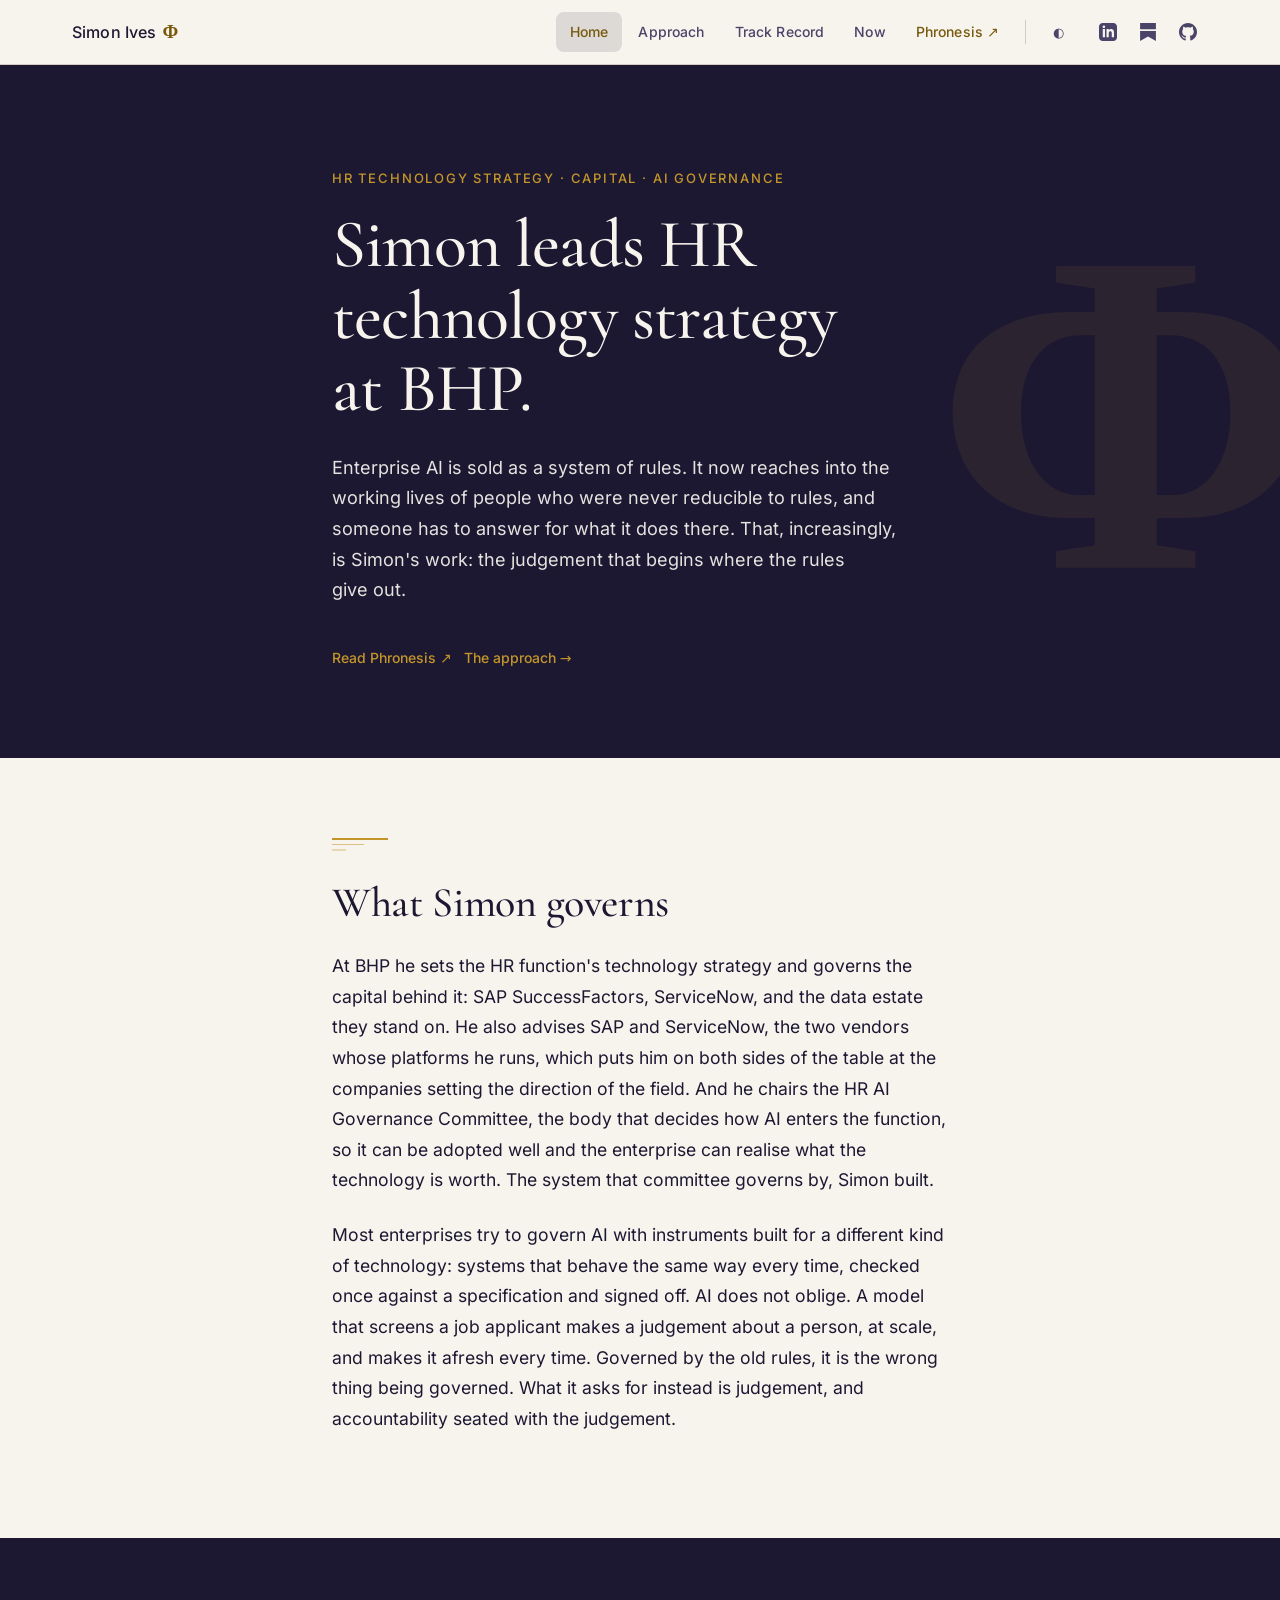
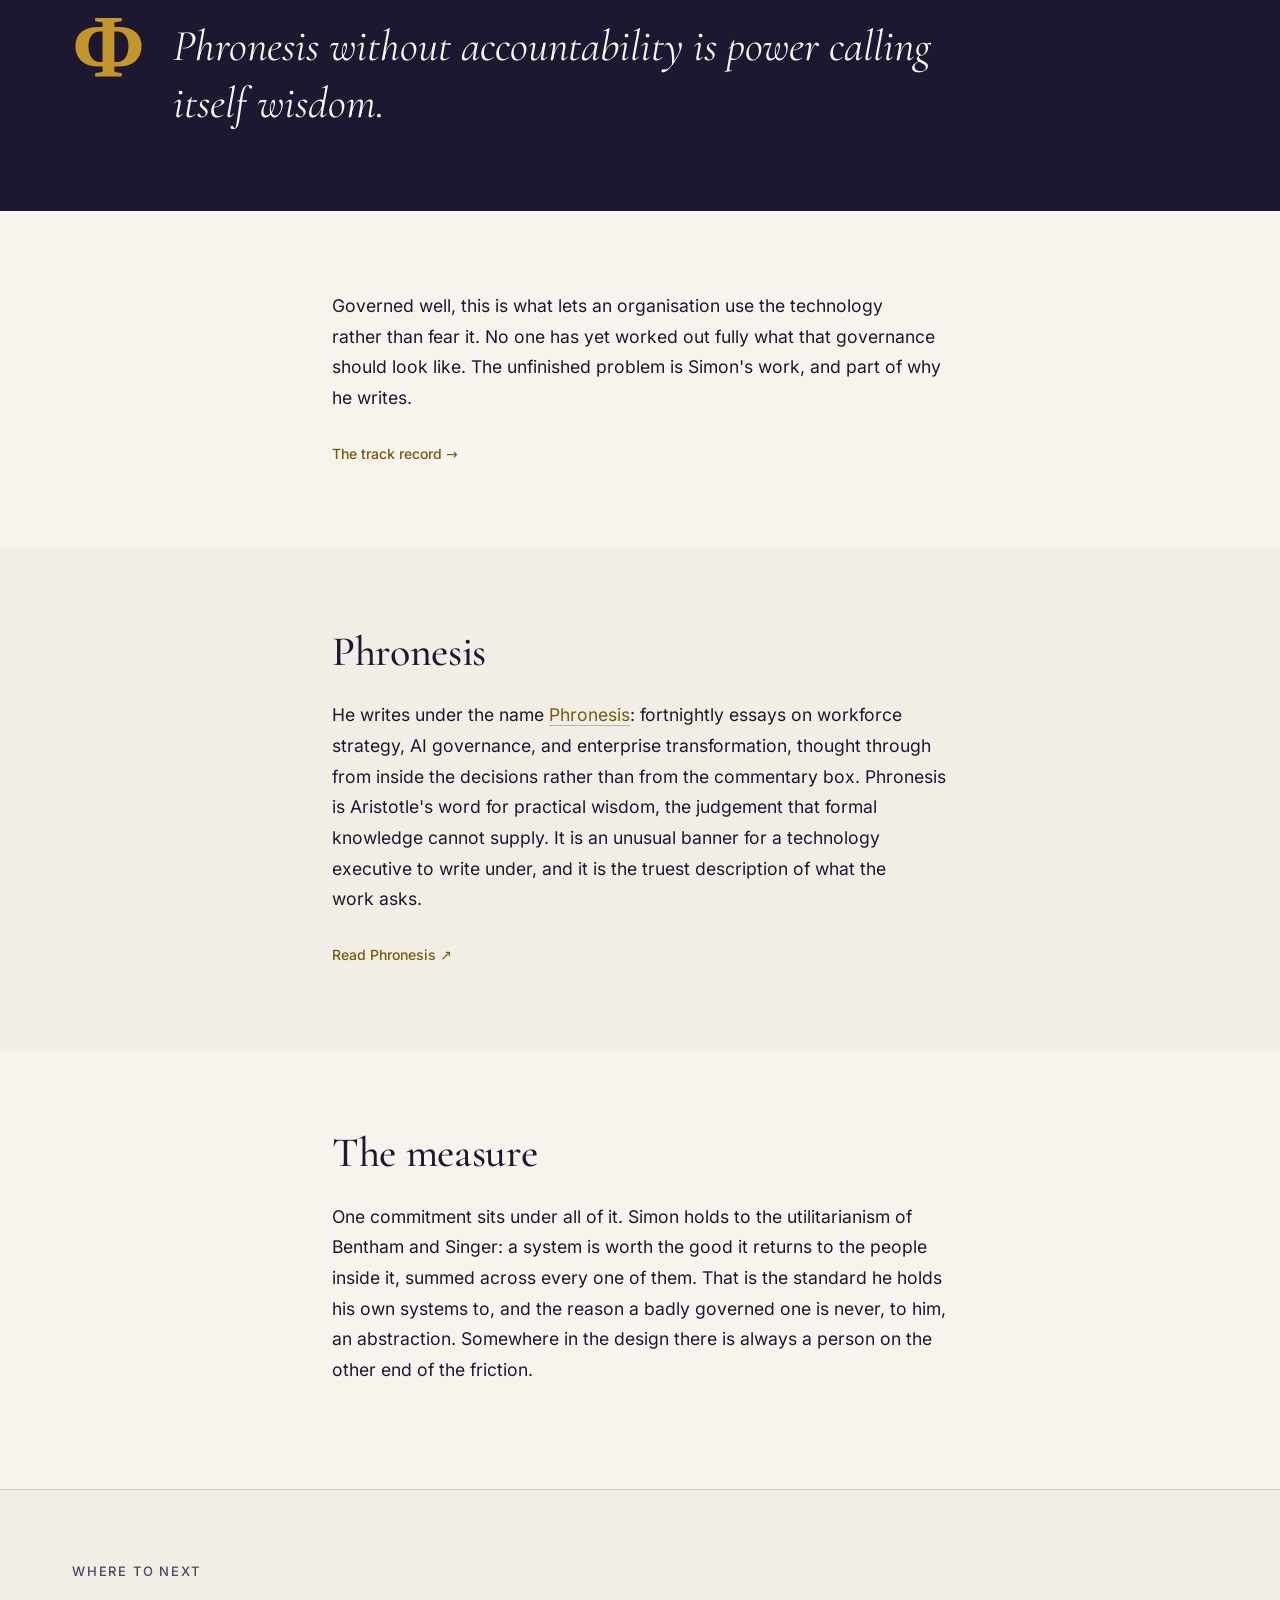
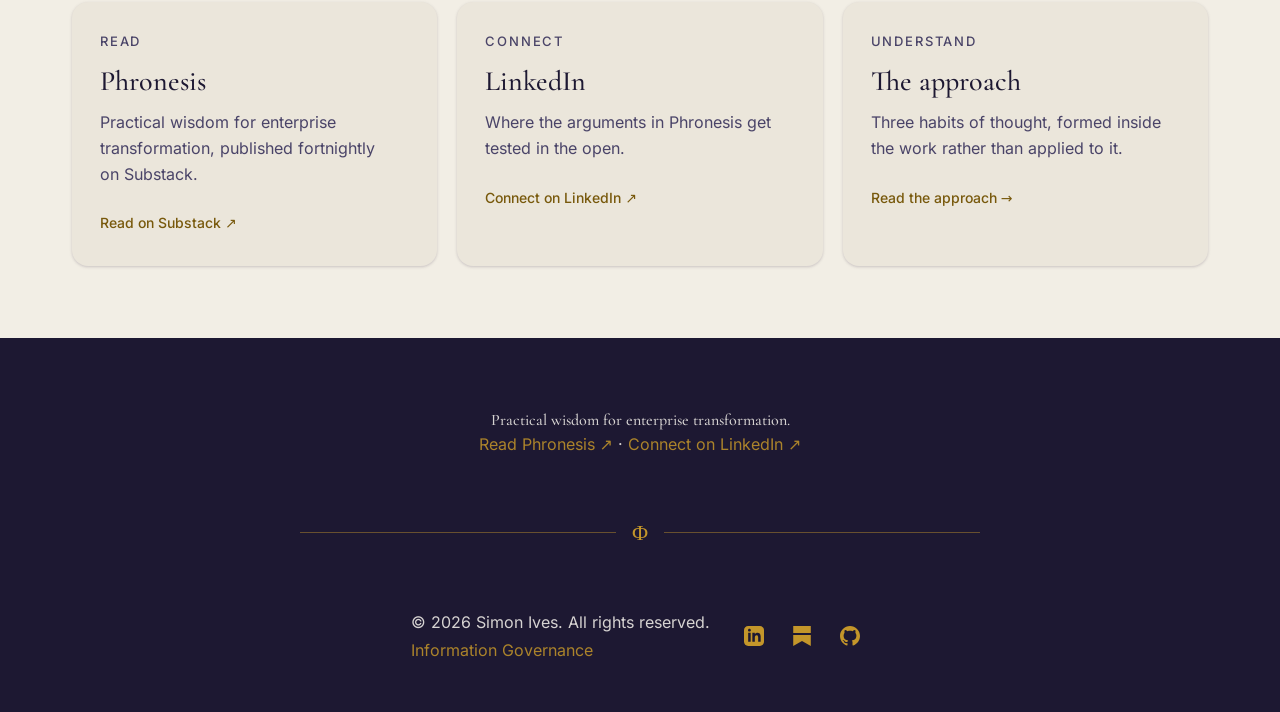
==== commit 675ac8ec: "Fix site-review findings: placeholder copy, stale README/dates, a11y skip-link, and stale security d" ====
--- a/index.html
+++ b/index.html
@@ -43,6 +43,8 @@
 </head>
 <body>
 
+    <a href="#main-content" class="skip-link">Skip to content</a>
+
     <header class="site-header">
         <nav class="container">
             <a href="index.html" class="logo">Simon Ives <span class="phi-mark">Φ</span></a>
@@ -90,11 +92,20 @@
                     navContainer.classList.toggle('is-active');
                     document.body.classList.toggle('no-scroll');
                 });
+
+                document.addEventListener('keydown', (e) => {
+                    if (e.key === 'Escape' && menuToggle.getAttribute('aria-expanded') === 'true') {
+                        menuToggle.setAttribute('aria-expanded', 'false');
+                        navContainer.classList.remove('is-active');
+                        document.body.classList.remove('no-scroll');
+                        menuToggle.focus();
+                    }
+                });
             });
         </script>
     </header>
 
-    <main>
+    <main id="main-content">
         <section class="hero on-midnight section-padding">
             <span class="phi-watermark" aria-hidden="true">Φ</span>
             <div class="container hero-content prose">
@@ -186,7 +197,6 @@
         </section>
     </main>
 
-    <!-- PLACEHOLDER COPY, pending content pass, do not treat as final. See docs/superpowers/plans/2026-09-16-material-design-site-refresh.md Task 8. -->
     <section class="engage-section">
       <div class="container">
         <span class="eyebrow">Where to next</span>
@@ -212,7 +222,6 @@
         </div>
       </div>
     </section>
-    <!-- END PLACEHOLDER COPY -->
 
     <footer class="site-footer on-midnight">
         <div class="container footer-band">
--- a/fonts.css
+++ b/fonts.css
@@ -92,6 +92,5 @@
   user-select: none;
 }
 
-/* Roboto and Roboto Flex remain in fonts/ but are no longer
-   referenced. STYLE_GUIDE.md §2 permits two families only, and
-   --font-display is Cormorant Garamond. Do not re-declare them. */
+/* STYLE_GUIDE.md §2 permits two families only, and --font-display is
+   Cormorant Garamond, not Roboto or Roboto Flex. Do not declare them. */
--- a/tokens.css
+++ b/tokens.css
@@ -142,27 +142,3 @@
   --md-elevation-2: 0 2px 6px rgba(0, 0, 0, .50), 0 4px 10px 2px rgba(0, 0, 0, .30);
   --md-elevation-3: 0 4px 12px rgba(0, 0, 0, .55), 0 6px 16px 3px rgba(0, 0, 0, .32);
 }
-
-/* ============================================================
-   Legacy aliases.
-   The pre-refresh style.css and style-v2.css reference these
-   names throughout. Keep them until every selector is migrated,
-   then delete this block and style.css with it.
-   ============================================================ */
-:root, html.dark {
-  --color-accent: var(--md-sys-color-primary);
-  --color-aurum: var(--brand-aurum);
-  --color-gold: var(--md-sys-color-primary);
-  --color-gold-muted: var(--md-sys-color-gold-rule);
-  --color-bg-primary: var(--md-sys-color-surface);
-  --color-bg-surface: var(--md-sys-color-surface-container);
-  --color-parchment: var(--brand-parchment);
-  --color-obsidian: var(--md-sys-color-surface);
-  --color-slate: var(--md-sys-color-surface-container);
-  --color-slate-light: var(--md-sys-color-surface-container-high);
-  --color-text-primary: var(--md-sys-color-on-surface);
-  --color-text-secondary: var(--md-sys-color-on-surface-variant);
-  --color-text-tertiary: var(--md-sys-color-on-surface-variant);
-  --color-border: var(--md-sys-color-outline-variant);
-  --transition-premium: all var(--md-motion-medium) var(--md-motion-standard);
-}
--- a/components.css
+++ b/components.css
@@ -117,9 +117,15 @@
 }
 a:hover { opacity: .78; }
 
-/* Inline prose links get a hairline underline rather than colour alone */
+/* Inline prose links get a hairline underline rather than colour alone.
+   Also covers card body copy (the Now page's .card-filled/.card-outlined
+   text isn't wrapped in .prose, since that would cap the card grid's width
+   along with the reading column), wherever link-vs-text colour contrast
+   alone would fall short of the WCAG 1.4.1 non-colour requirement. */
 .prose p > a,
-.prose li > a {
+.prose li > a,
+.card-filled p > a:not(.btn-filled):not(.btn-outlined):not(.cta-button),
+.card-outlined p > a:not(.btn-filled):not(.btn-outlined):not(.cta-button) {
   border-bottom: 1px solid rgba(var(--md-state-rgb), .28);
 }
 
@@ -212,7 +218,7 @@
   align-items: center;
   gap: var(--space-4);
   max-width: var(--reading-max);
-  margin: var(--space-14) 0;
+  margin: var(--space-14) auto;
 }
 .phi-break::before,
 .phi-break::after {
@@ -289,7 +295,7 @@
               border-color var(--md-motion-short) var(--md-motion-standard);
 }
 
-/* .scrolled is toggled in JS at scrollY > 8. M3 on-scroll elevation */
+/* .scrolled is toggled in JS at scrollY > 10. M3 on-scroll elevation */
 .site-header.scrolled {
   border-bottom-color: transparent;
   box-shadow: var(--md-elevation-1);
@@ -370,6 +376,7 @@
   transition: background-color var(--md-motion-short) var(--md-motion-standard),
               color var(--md-motion-short) var(--md-motion-standard);
 }
+.menu-toggle { display: none; }
 #theme-toggle:hover,
 .menu-toggle:hover { background: rgba(var(--md-state-rgb), var(--md-state-hover)); }
 .header-social a:hover {
@@ -391,7 +398,7 @@
 .nav-divider {
   width: 1px;
   height: 24px;
-  background: var(--md-sys-color-outline-var, var(--md-sys-color-outline-variant));
+  background: var(--md-sys-color-outline-variant);
   margin: 0 10px;
 }
 
@@ -469,6 +476,10 @@
   border: none;
   box-shadow: var(--md-elevation-1);
 }
+/* .on-midnight a (an element+class selector) otherwise outranks the plain
+   .btn-filled class at rest, painting the label the same Aurum as its own
+   background, invisible until :hover's higher specificity takes over. */
+.on-midnight .btn-filled { color: #241B04; }
 .btn-filled:hover { box-shadow: var(--md-elevation-2); transform: translateY(-1px); color: #241B04; opacity: 1; }
 .btn-filled:active { transform: none; box-shadow: var(--md-elevation-1); }
 
@@ -486,7 +497,7 @@
 
 .on-midnight .btn-outlined,
 .on-midnight .cta-button {
-  border-color: rgba(196, 150, 42, .55);
+  border-color: rgba(196, 150, 42, .62); /* 3:1 non-text floor on Midnight */
   color: var(--brand-aurum);
 }
 .on-midnight .btn-outlined:hover,
@@ -582,6 +593,12 @@
   border-radius: var(--md-shape-large);
   padding: var(--space-8);
   box-shadow: var(--md-elevation-1);
+}
+/* On Midnight, the card's own tonal fill must lose to the Midnight band,
+   otherwise .card-filled's background shorthand (same specificity, later
+   in source) wins and inverse-on-surface text renders on a pale surface. */
+.card-filled.on-midnight {
+  background: var(--md-sys-color-inverse-surface);
 }
 
 /* Outlined card. For secondary content */
@@ -716,6 +733,39 @@
   transition: background-color var(--md-motion-short) var(--md-motion-standard);
 }
 .event-row:hover { background: rgba(var(--md-state-rgb), .06); color: var(--md-sys-color-on-surface); opacity: 1; }
+/* The row's flex layout must live on the <a> itself: components.css has
+   no display override for `a`, so a bare anchor wrapping the date chip,
+   title, and meta text would otherwise stack them instead of sitting them
+   side by side. */
+.event-row > a {
+  display: flex;
+  gap: 18px;
+  align-items: flex-start;
+  width: 100%;
+  color: inherit;
+}
+
+/* Muted via explicit token colours, not opacity: opacity composites text
+   and chip backgrounds together toward the card surface and drops several
+   of these pairings below WCAG AA (measured 2.33-3.75:1 against a 4.5:1
+   floor). Each element below keeps its own already-verified pairing. */
+.event-row--past .event-title { color: var(--md-sys-color-on-surface-variant); }
+.event-row--past .event-date { background: var(--md-sys-color-surface-container-low); }
+.event-status {
+  display: inline-flex;
+  align-items: center;
+  margin-left: var(--space-3);
+  padding: 2px 10px;
+  border-radius: 999px;
+  background: var(--md-sys-color-surface-container-highest);
+  font-family: var(--font-body);
+  font-weight: 500;
+  font-size: 13px;
+  letter-spacing: .1em;
+  text-transform: uppercase;
+  color: var(--md-sys-color-on-surface-variant);
+  vertical-align: middle;
+}
 
 .event-date {
   flex: none;
@@ -809,11 +859,14 @@
   color: var(--md-sys-color-inverse-on-surface);
   opacity: 1;
   margin: 0 0 var(--space-4);
+  text-align: center; /* the global `p { text-align: left }` rule targets
+    this element directly, so .footer-band's inherited center never wins */
 }
 
 .footer-orient {
   font-size: 16px;
   margin: 0 0 var(--space-8);
+  text-align: center; /* same override as .footer-tagline above */
 }
 .footer-orient a { color: var(--brand-aurum); }
 
@@ -884,13 +937,79 @@
 .on-midnight a:focus-visible,
 .on-midnight button:focus-visible { outline-color: var(--brand-aurum); }
 
+/* SKIP LINK. WCAG 2.4.1 Bypass Blocks. Hidden until focused, first tab stop on every page. */
+.skip-link {
+  position: absolute;
+  top: -100%;
+  left: 0;
+  z-index: 100;
+  padding: var(--space-2) var(--space-7);
+  background-color: var(--md-sys-color-primary);
+  color: var(--md-sys-color-on-primary);
+  font-family: var(--font-body);
+  font-weight: 600;
+  text-decoration: none;
+  border-radius: 0 0 var(--md-shape-small) 0;
+  transition: top var(--md-motion-short) var(--md-motion-standard);
+}
+.skip-link:focus {
+  top: 0;
+  outline: 3px solid var(--md-sys-color-primary);
+  outline-offset: 3px;
+}
+
 /* ============================================================
    RESPONSIVE
    ============================================================ */
 
 @media (max-width: 1024px) {
   .menu-toggle { display: inline-flex; }
-}
+
+  .nav-container {
+    position: fixed;
+    inset: 64px 0 0 0;
+    flex-direction: column;
+    align-items: stretch;
+    gap: 0;
+    padding: var(--space-4) var(--container-pad) var(--space-6);
+    background: var(--md-sys-color-surface);
+    border-top: 1px solid var(--md-sys-color-outline-variant);
+    box-shadow: var(--md-elevation-2);
+    overflow-y: auto;
+    transform: translateY(-8px);
+    opacity: 0;
+    visibility: hidden;
+    pointer-events: none;
+    transition: opacity var(--md-motion-short) var(--md-motion-standard),
+                transform var(--md-motion-short) var(--md-motion-standard),
+                visibility 0s linear var(--md-motion-short);
+  }
+
+  .nav-container.is-active {
+    opacity: 1;
+    transform: translateY(0);
+    visibility: visible;
+    pointer-events: auto;
+    transition: opacity var(--md-motion-short) var(--md-motion-standard),
+                transform var(--md-motion-short) var(--md-motion-standard),
+                visibility 0s linear 0s;
+  }
+
+  .nav-links {
+    flex-direction: column;
+    align-items: stretch;
+    gap: var(--space-1);
+    width: 100%;
+  }
+
+  .nav-links a { padding: var(--space-3) var(--space-2); }
+
+  .nav-divider { width: 100%; height: 1px; margin: var(--space-3) 0; }
+
+  .header-social { padding-left: 0; }
+}
+
+body.no-scroll { overflow: hidden; }
 
 @media (max-width: 900px) {
   :root { --container-pad: 24px; }
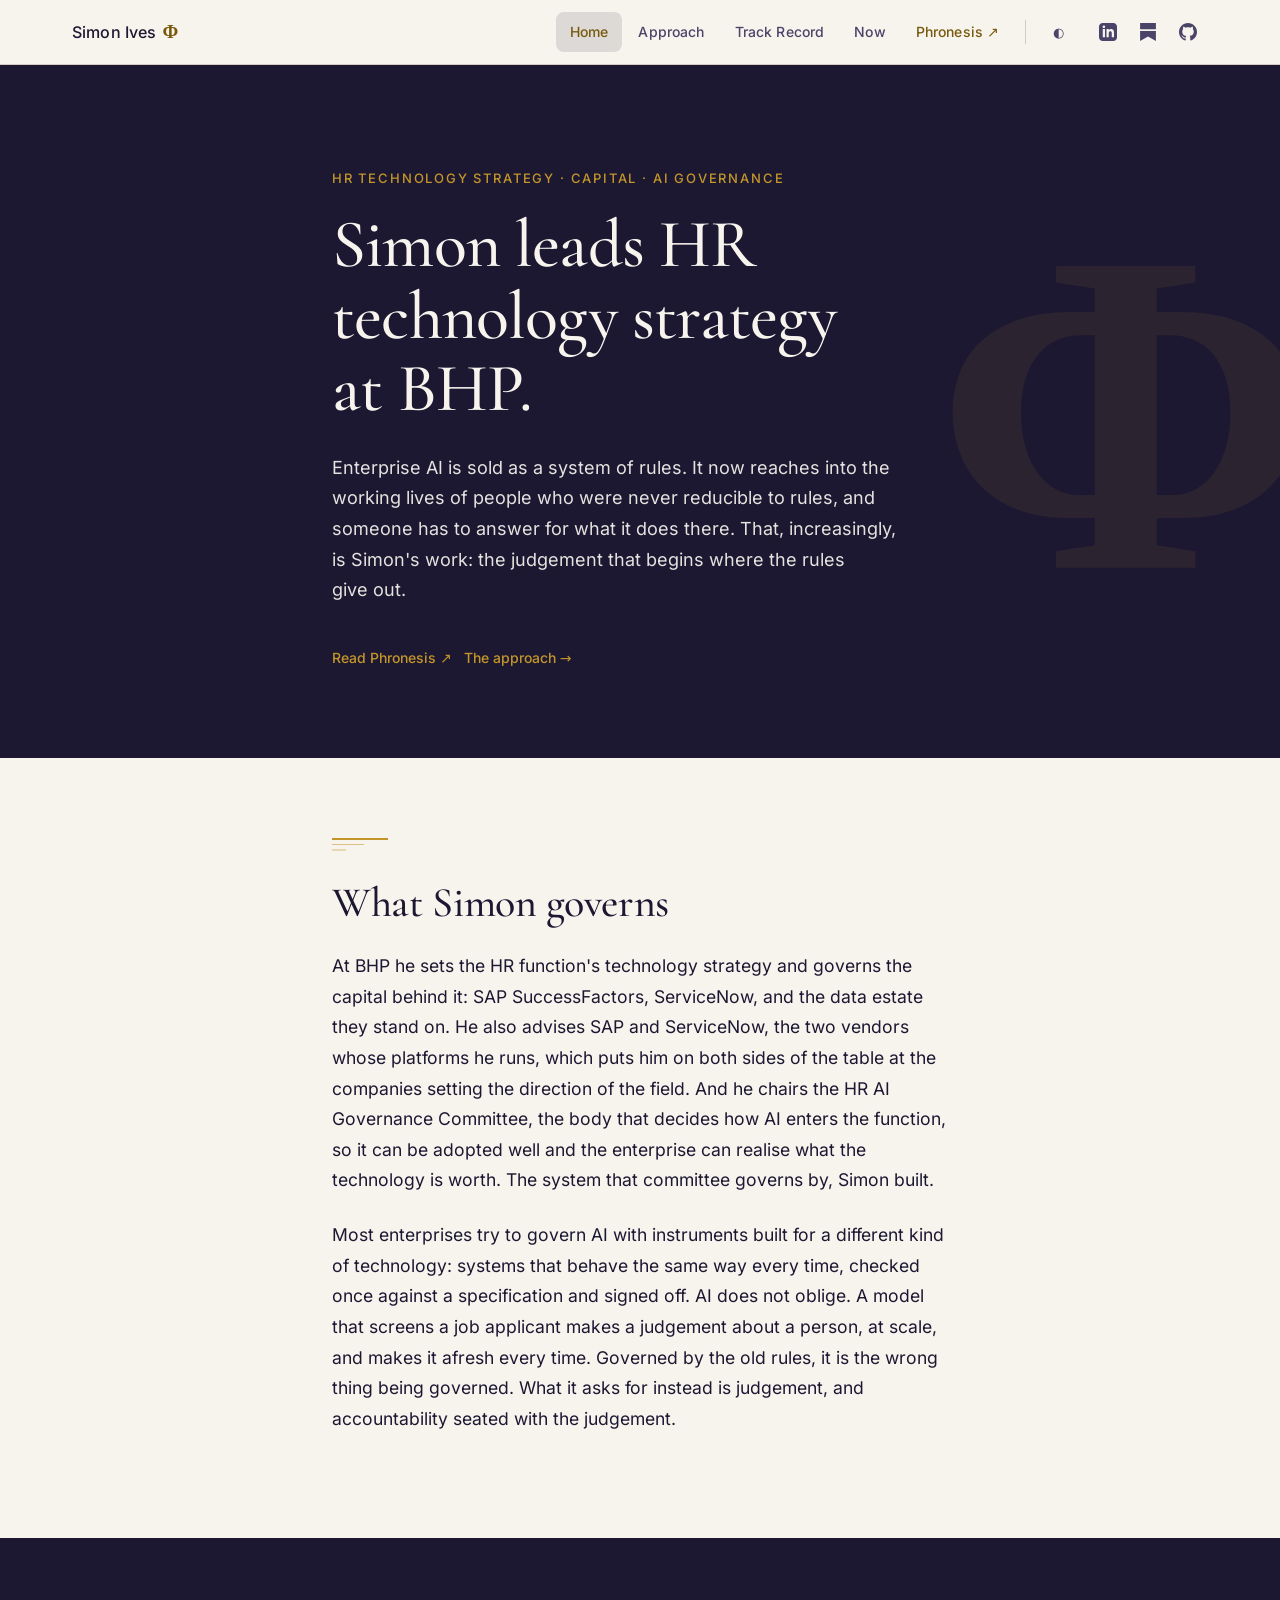
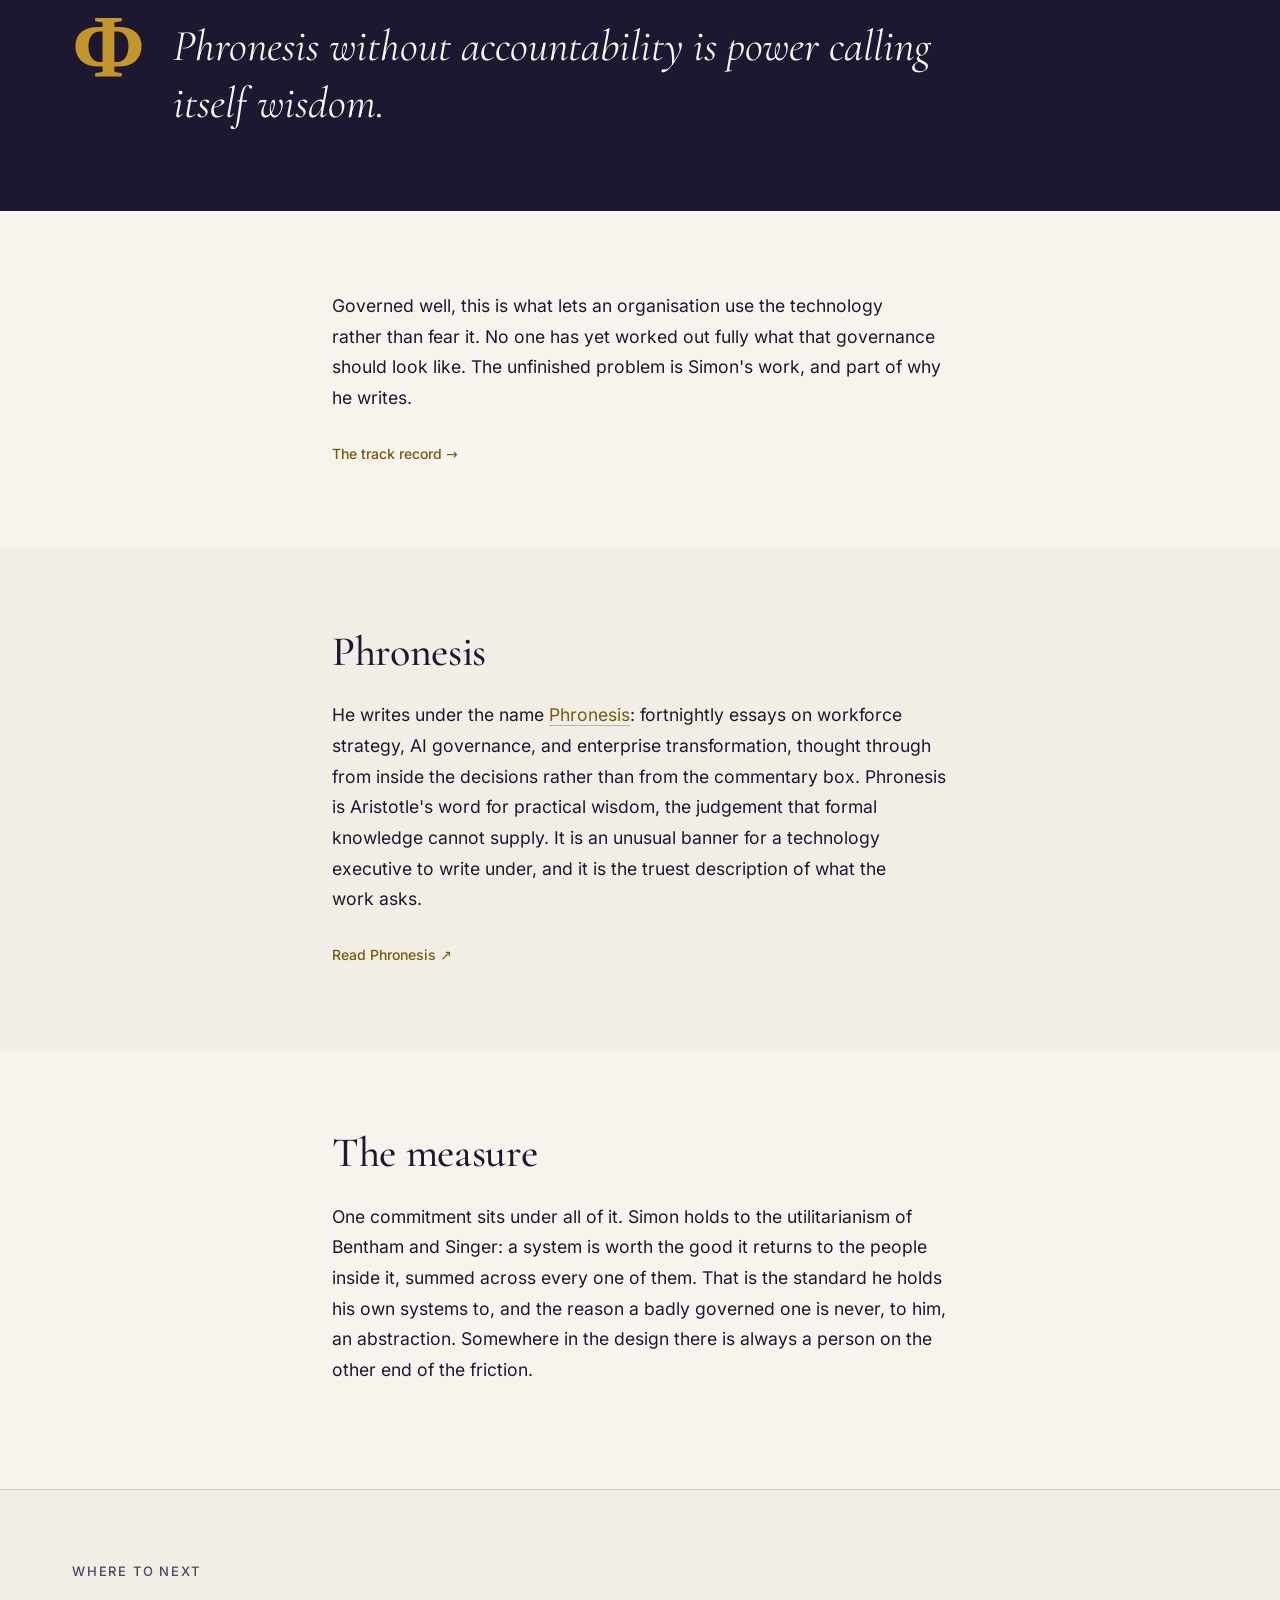
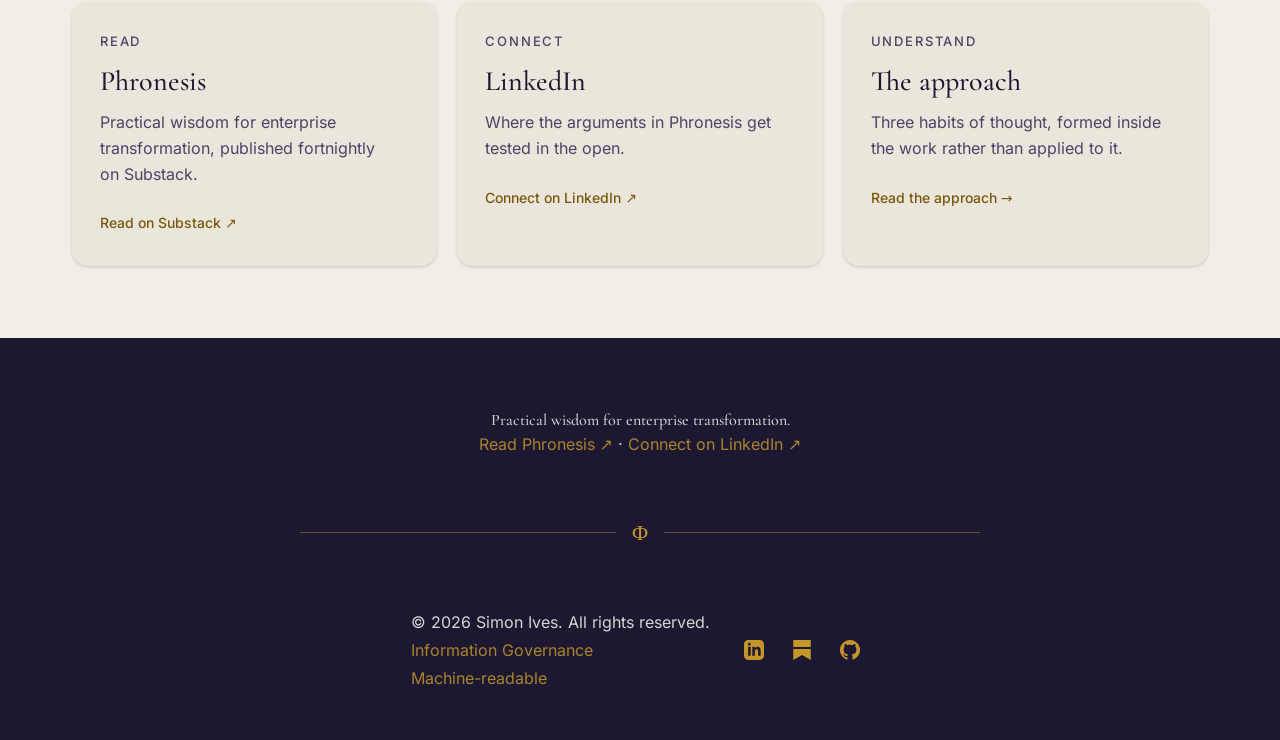
==== commit 61cd21a9: "Quick fixes: smooth scroll, font preload, llms.txt footer link, vector favicon Closes #60. Closes #6" ====
--- a/index.html
+++ b/index.html
@@ -21,8 +21,13 @@
     <link rel="canonical" href="https://simonives.com/">
     <link rel="llms" href="/llms.txt" type="text/plain" />
     <title>Home — Simon Ives</title>
-    <link rel="icon" href="data:image/svg+xml,<svg xmlns='http://www.w3.org/2000/svg' viewBox='0 0 100 100'><text y='.9em' font-size='90'>Φ</text></svg>">
+    <link rel="icon" type="image/svg+xml" href="favicon/phi-mark.svg">
+    <link rel="icon" type="image/png" sizes="32x32" href="favicon/favicon-32.png">
+    <link rel="icon" type="image/png" sizes="16x16" href="favicon/favicon-16.png">
+    <link rel="apple-touch-icon" sizes="180x180" href="apple-touch-icon.png">
     <link rel="author" type="text/markdown" href="simonives.md">
+    <link rel="preload" as="font" type="font/woff2" href="fonts/cormorant-garamond/CormorantGaramond-Medium.woff2" crossorigin>
+    <link rel="preload" as="font" type="font/woff2" href="fonts/cormorant-garamond/CormorantGaramond-SemiBold.woff2" crossorigin>
     <link rel="stylesheet" href="fonts.css">
     <link rel="stylesheet" href="tokens.css">
     <link rel="stylesheet" href="components.css">
@@ -81,28 +86,6 @@
                 </div>
             </div>
         </nav>
-        <script>
-            document.addEventListener('DOMContentLoaded', () => {
-                const menuToggle = document.querySelector('.menu-toggle');
-                const navContainer = document.querySelector('.nav-container');
-
-                menuToggle.addEventListener('click', () => {
-                    const expanded = menuToggle.getAttribute('aria-expanded') === 'true';
-                    menuToggle.setAttribute('aria-expanded', !expanded);
-                    navContainer.classList.toggle('is-active');
-                    document.body.classList.toggle('no-scroll');
-                });
-
-                document.addEventListener('keydown', (e) => {
-                    if (e.key === 'Escape' && menuToggle.getAttribute('aria-expanded') === 'true') {
-                        menuToggle.setAttribute('aria-expanded', 'false');
-                        navContainer.classList.remove('is-active');
-                        document.body.classList.remove('no-scroll');
-                        menuToggle.focus();
-                    }
-                });
-            });
-        </script>
     </header>
 
     <main id="main-content">
@@ -236,6 +219,7 @@
                 <div class="footer-copy">
                     <p>&copy; 2026 Simon Ives. All rights reserved.</p>
                     <p><a href="governance.html">Information Governance</a></p>
+                    <p><a href="/llms.txt">Machine-readable</a></p>
                 </div>
                 <div class="social-links">
                     <a href="https://www.linkedin.com/in/simonives" target="_blank" rel="noopener noreferrer" aria-label="LinkedIn"><svg width="20" height="20" viewBox="0 0 24 24" fill="currentColor"><path d="M19 0h-14c-2.761 0-5 2.239-5 5v14c0 2.761 2.239 5 5 5h14c2.762 0 5-2.239 5-5v-14c0-2.761-2.238-5-5-5zm-11 19h-3v-11h3v11zm-1.5-12.268c-.966 0-1.75-.79-1.75-1.764s.784-1.764 1.75-1.764 1.75.79 1.75 1.764-.783 1.764-1.75 1.764zm13.5 12.268h-3v-5.604c0-3.368-4-3.113-4 0v5.604h-3v-11h3v1.765c1.396-2.586 7-2.777 7 2.476v6.759z"/></svg></a>
@@ -247,43 +231,6 @@
     </footer>
 
 
-    <script>
-    (function () {
-        var header = document.querySelector('.site-header');
-        if (header) {
-            function updateScrolled() {
-                header.classList.toggle('scrolled', window.scrollY > 10);
-            }
-            window.addEventListener('scroll', updateScrolled, { passive: true });
-            updateScrolled();
-        }
-
-        var toggle = document.getElementById('theme-toggle');
-        if (toggle) {
-            toggle.addEventListener('click', function () {
-                var isDark = document.documentElement.classList.toggle('dark');
-                localStorage.setItem('theme', isDark ? 'dark' : 'light');
-            });
-        }
-
-        // Reveal-on-scroll — opt in only when motion is allowed
-        var prefersReduced = window.matchMedia('(prefers-reduced-motion: reduce)').matches;
-        var revealEls = document.querySelectorAll('.reveal');
-        if (!prefersReduced && 'IntersectionObserver' in window && revealEls.length) {
-            document.documentElement.classList.add('js-motion');
-            revealEls.forEach(function (el) { el.classList.add('is-hidden'); });
-            var io = new IntersectionObserver(function (entries) {
-                entries.forEach(function (entry) {
-                    if (entry.isIntersecting) {
-                        entry.target.classList.remove('is-hidden');
-                        entry.target.classList.add('is-visible');
-                        io.unobserve(entry.target);
-                    }
-                });
-            }, { threshold: 0.12 });
-            revealEls.forEach(function (el) { io.observe(el); });
-        }
-    })();
-    </script>
+    <script defer src="site.js"></script>
 </body>
 </html>
--- a/components.css
+++ b/components.css
@@ -7,7 +7,7 @@
 
 *, *::before, *::after { box-sizing: border-box; }
 
-html { -webkit-text-size-adjust: 100%; }
+html { -webkit-text-size-adjust: 100%; scroll-behavior: smooth; }
 
 body {
   margin: 0;
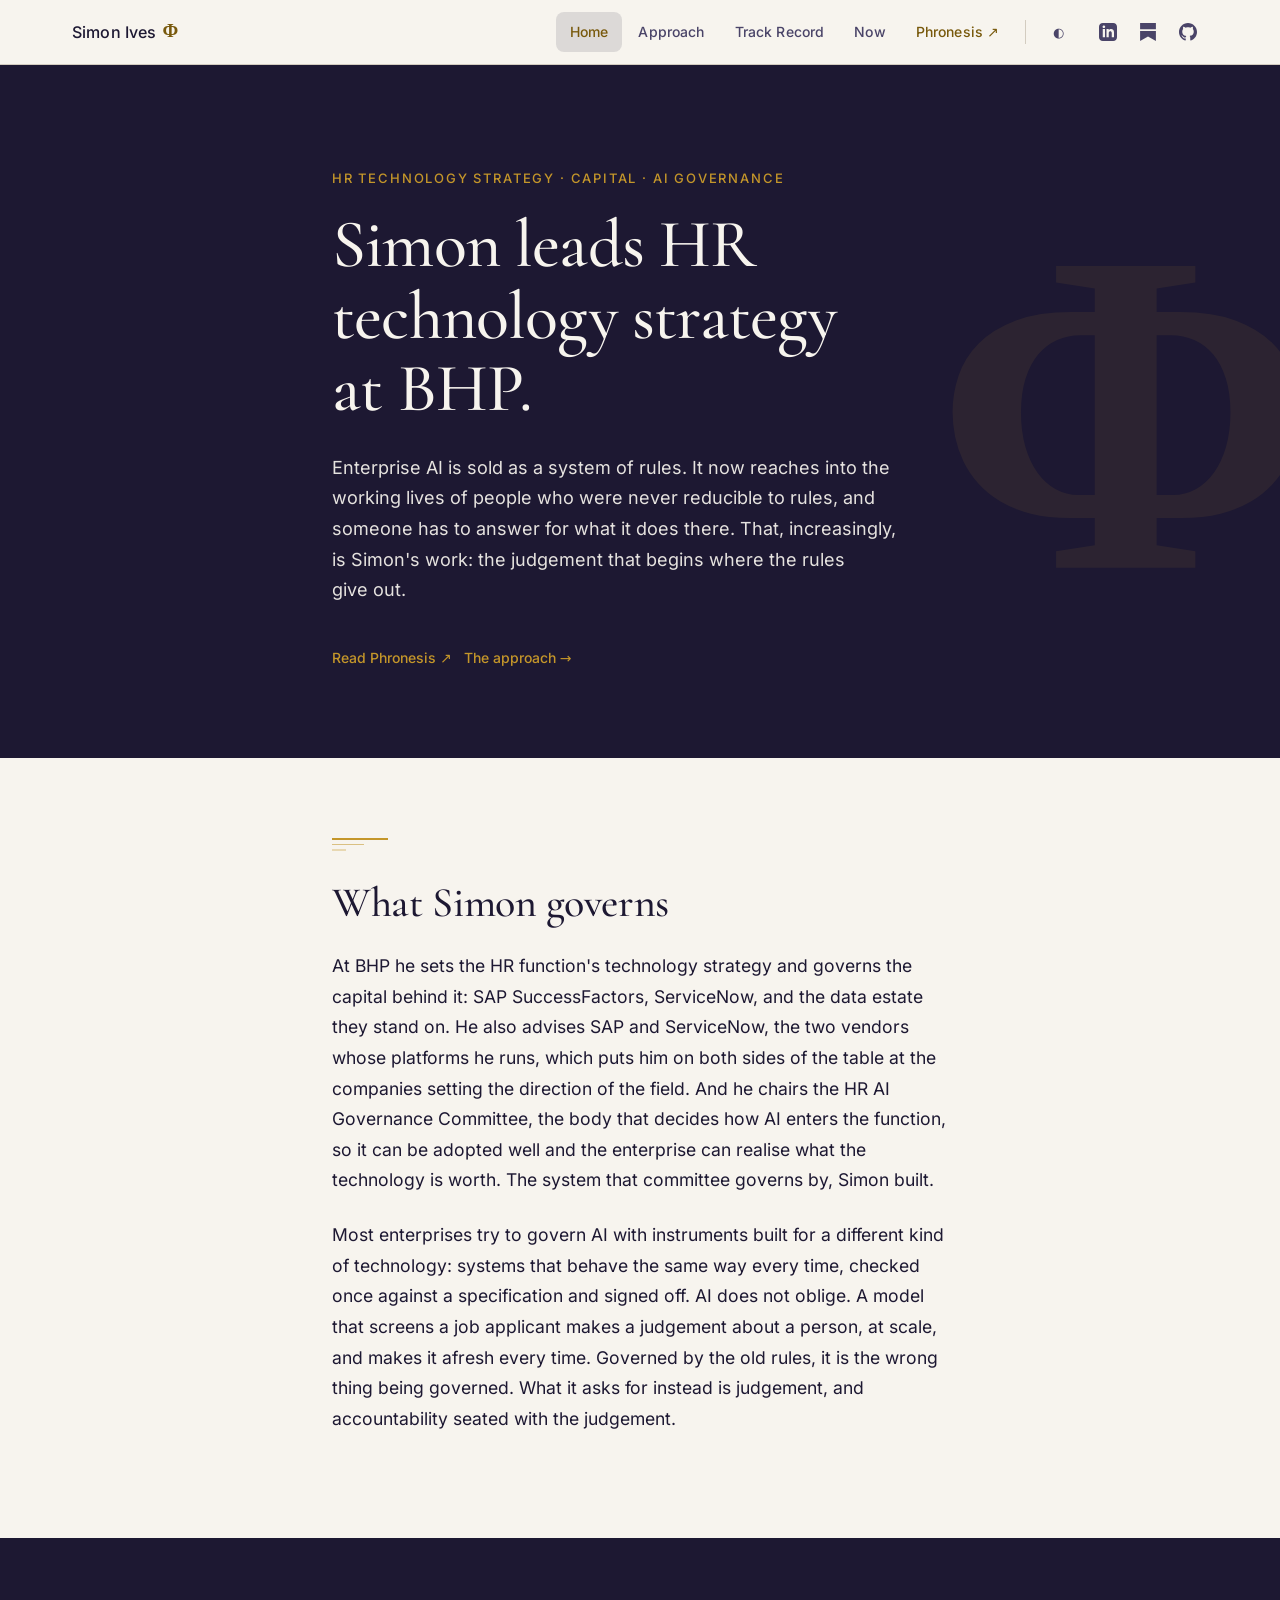
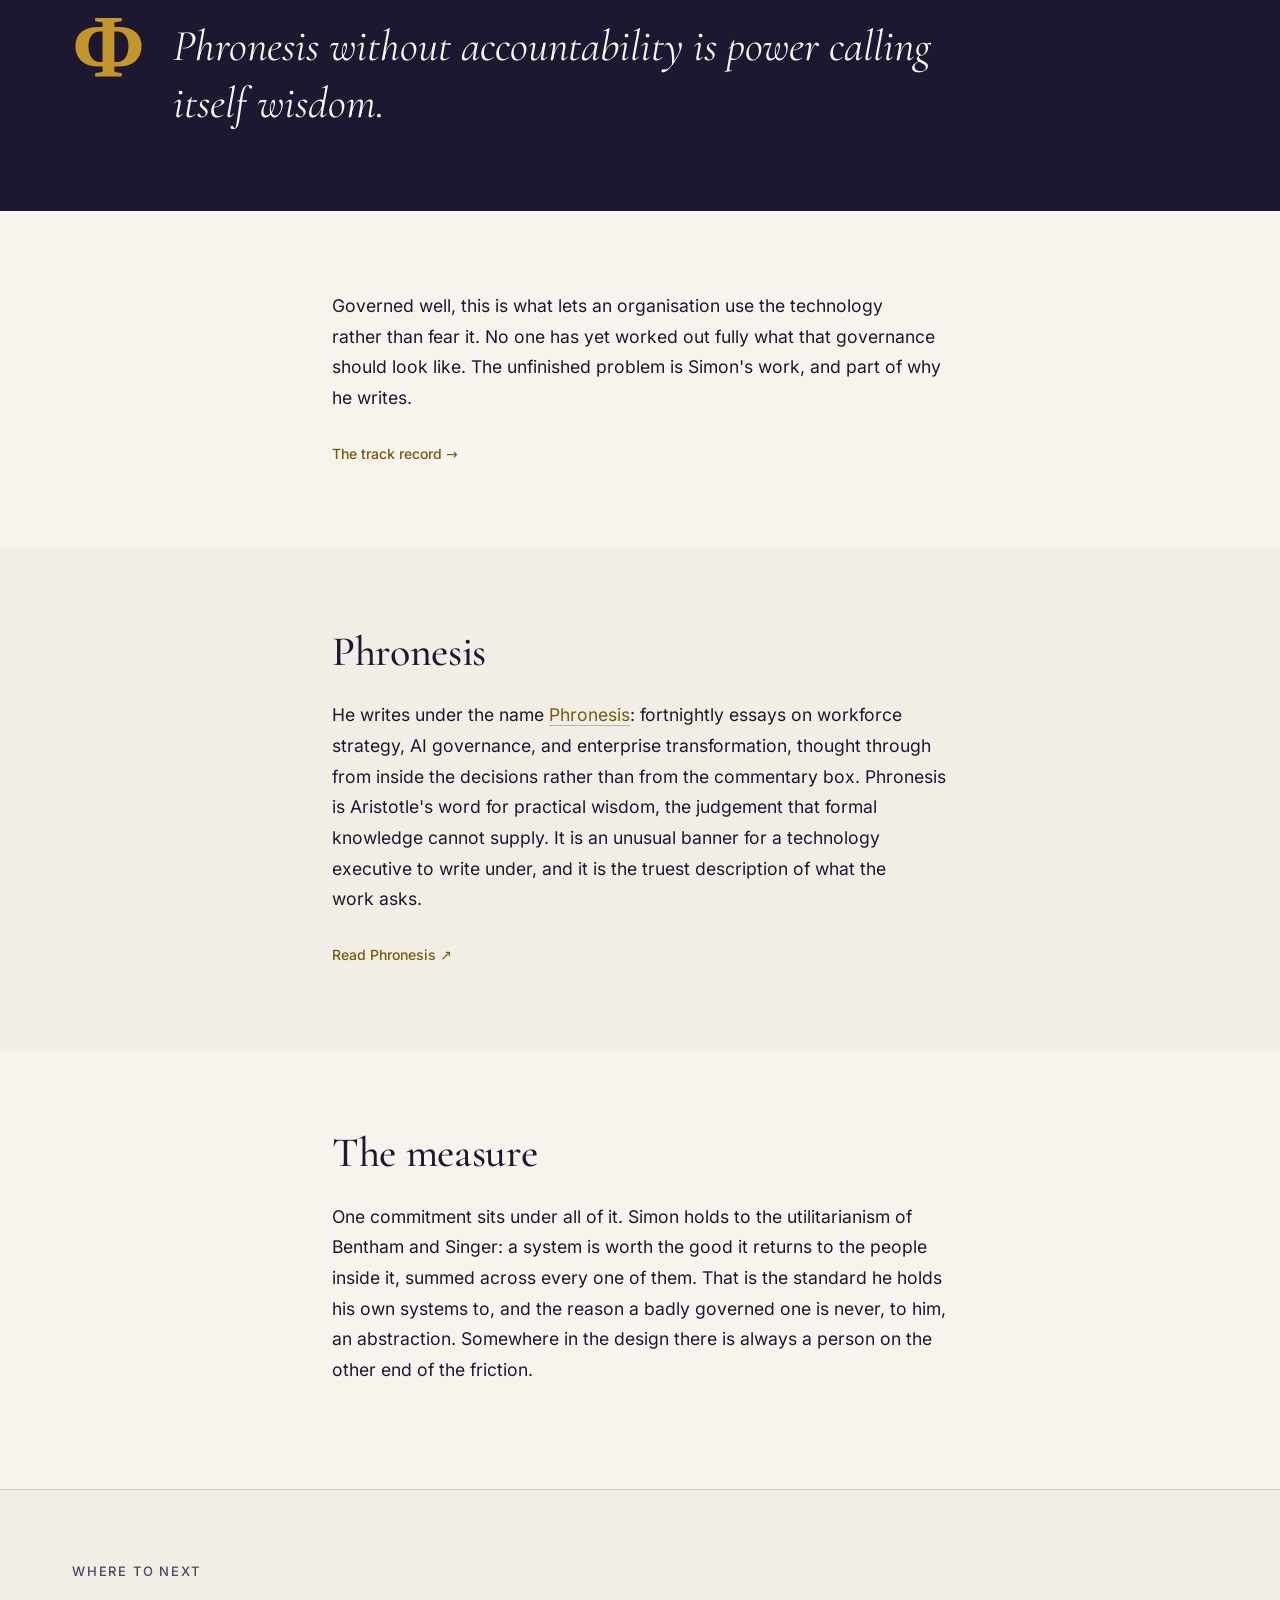
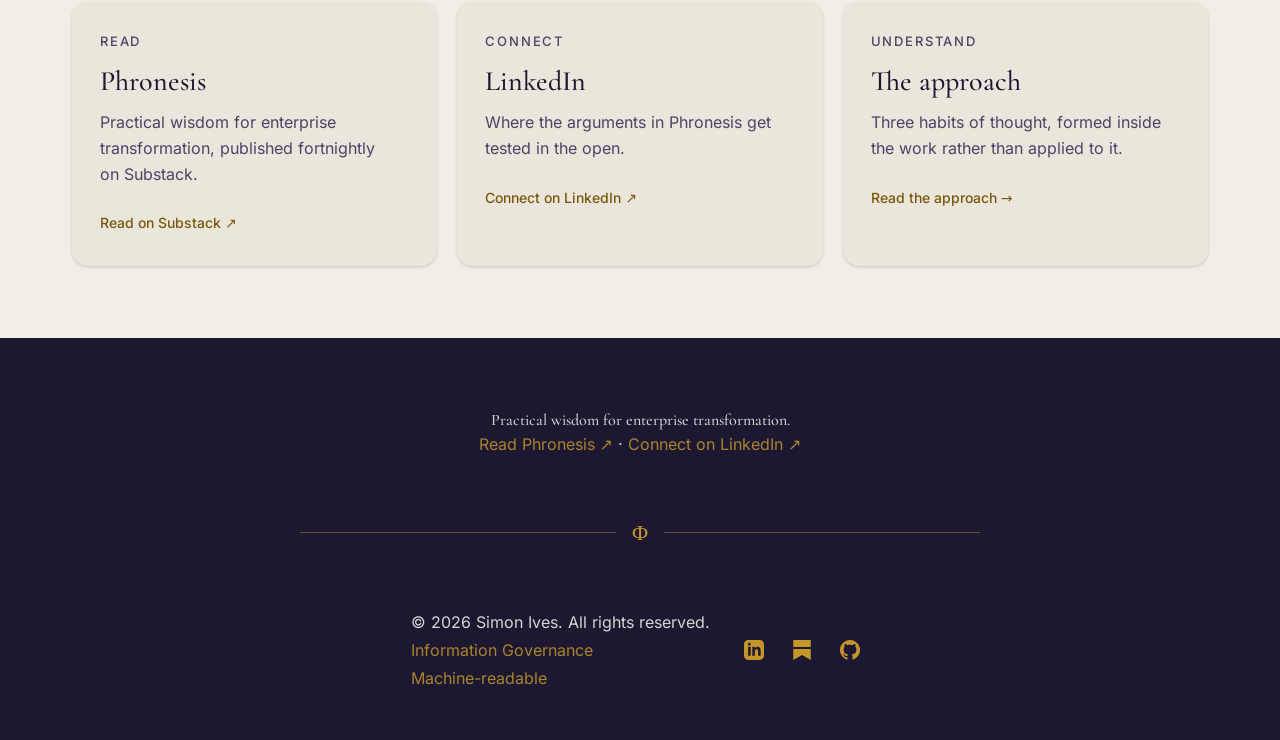
==== commit 149d1f0e: "Strengthen homepage meta description for search snippets Google was pulling body copy into search re" ====
--- a/index.html
+++ b/index.html
@@ -11,9 +11,9 @@
         }
     })();
     </script>
-    <meta name="description" content="Simon Ives leads HR technology strategy at BHP and chairs its HR AI Governance Committee, and writes Phronesis on AI governance and enterprise transformation.">
+    <meta name="description" content="Simon Ives leads HR technology strategy at BHP, advises SAP and ServiceNow, and chairs the HR AI Governance Committee governing how AI enters BHP's HR function.">
     <meta property="og:title" content="Home — Simon Ives">
-    <meta property="og:description" content="Simon Ives leads HR technology strategy at BHP and chairs its HR AI Governance Committee, and writes Phronesis on AI governance and enterprise transformation.">
+    <meta property="og:description" content="Simon Ives leads HR technology strategy at BHP, advises SAP and ServiceNow, and chairs the HR AI Governance Committee governing how AI enters BHP's HR function.">
     <meta property="og:url" content="https://simonives.com/">
     <meta property="og:type" content="website">
     <meta property="og:image" content="https://simonives.com/og-image.png">
--- a/components.css
+++ b/components.css
@@ -82,7 +82,7 @@
 }
 
 .lead {
-  font-size: 18px;
+  font-size: clamp(16px, 1vw + 14px, 18px);
   line-height: 1.7;
   color: var(--md-sys-color-on-surface-variant);
 }
@@ -179,6 +179,8 @@
   font-weight: 600;
   font-size: 19px;
   color: var(--md-sys-color-primary);
+  position: relative;
+  top: -1px;
 }
 
 /* Large background watermark. Always aria-hidden */
@@ -500,6 +502,34 @@
   border-color: rgba(196, 150, 42, .62); /* 3:1 non-text floor on Midnight */
   color: var(--brand-aurum);
 }
+
+/* Back to top. Fixed, bottom-right, appears after scrolling past ~300px (site.js). */
+.back-to-top {
+  position: fixed;
+  right: var(--space-6);
+  bottom: var(--space-6);
+  width: 44px;
+  height: 44px;
+  display: inline-flex;
+  align-items: center;
+  justify-content: center;
+  border: none;
+  border-radius: var(--md-shape-full);
+  background: var(--brand-aurum);
+  color: #241B04;
+  cursor: pointer;
+  opacity: 0;
+  visibility: hidden;
+  transform: translateY(8px);
+  box-shadow: var(--md-elevation-1);
+  transition: opacity var(--md-motion-short) var(--md-motion-standard),
+              transform var(--md-motion-short) var(--md-motion-standard),
+              visibility var(--md-motion-short) var(--md-motion-standard),
+              box-shadow var(--md-motion-short) var(--md-motion-standard);
+  z-index: 40;
+}
+.back-to-top.is-visible { opacity: 1; visibility: visible; transform: none; }
+.back-to-top:hover { box-shadow: var(--md-elevation-2); }
 .on-midnight .btn-outlined:hover,
 .on-midnight .cta-button:hover { background: rgba(196, 150, 42, .10); color: var(--brand-aurum); }
 
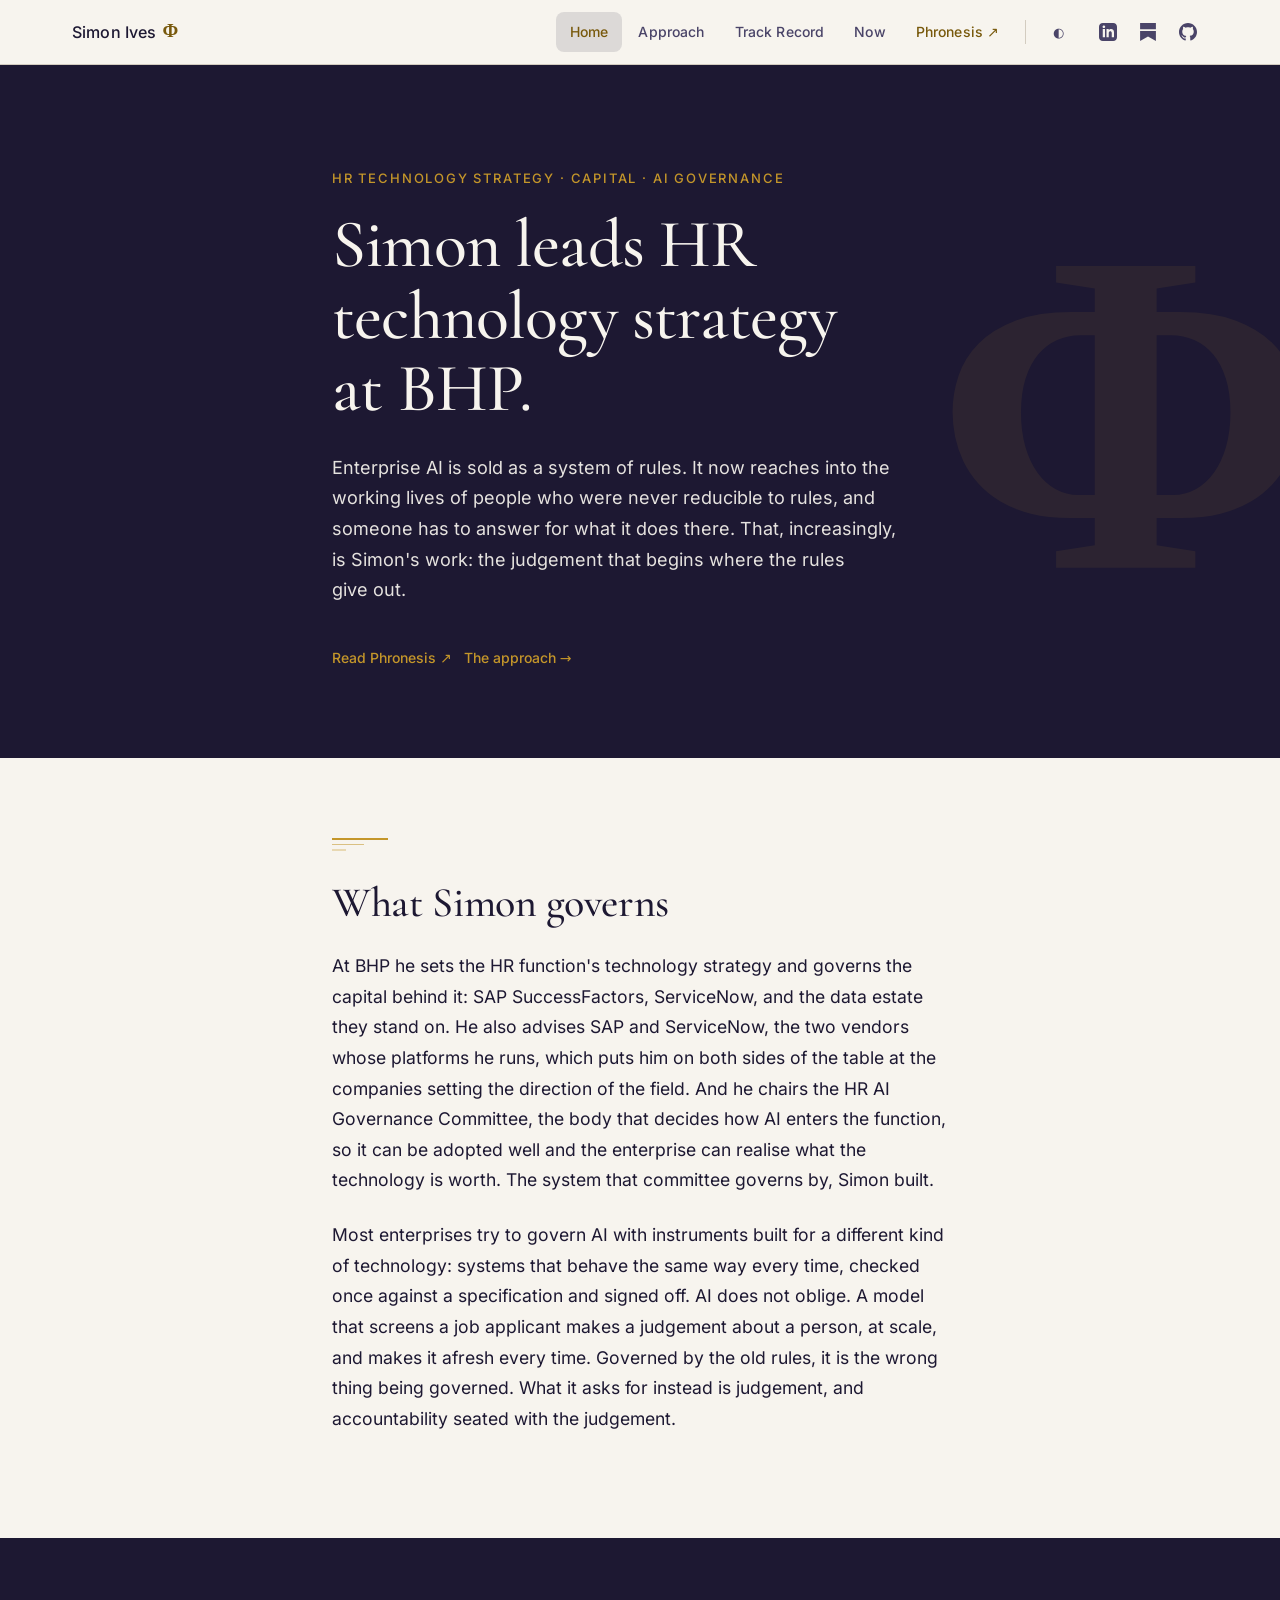
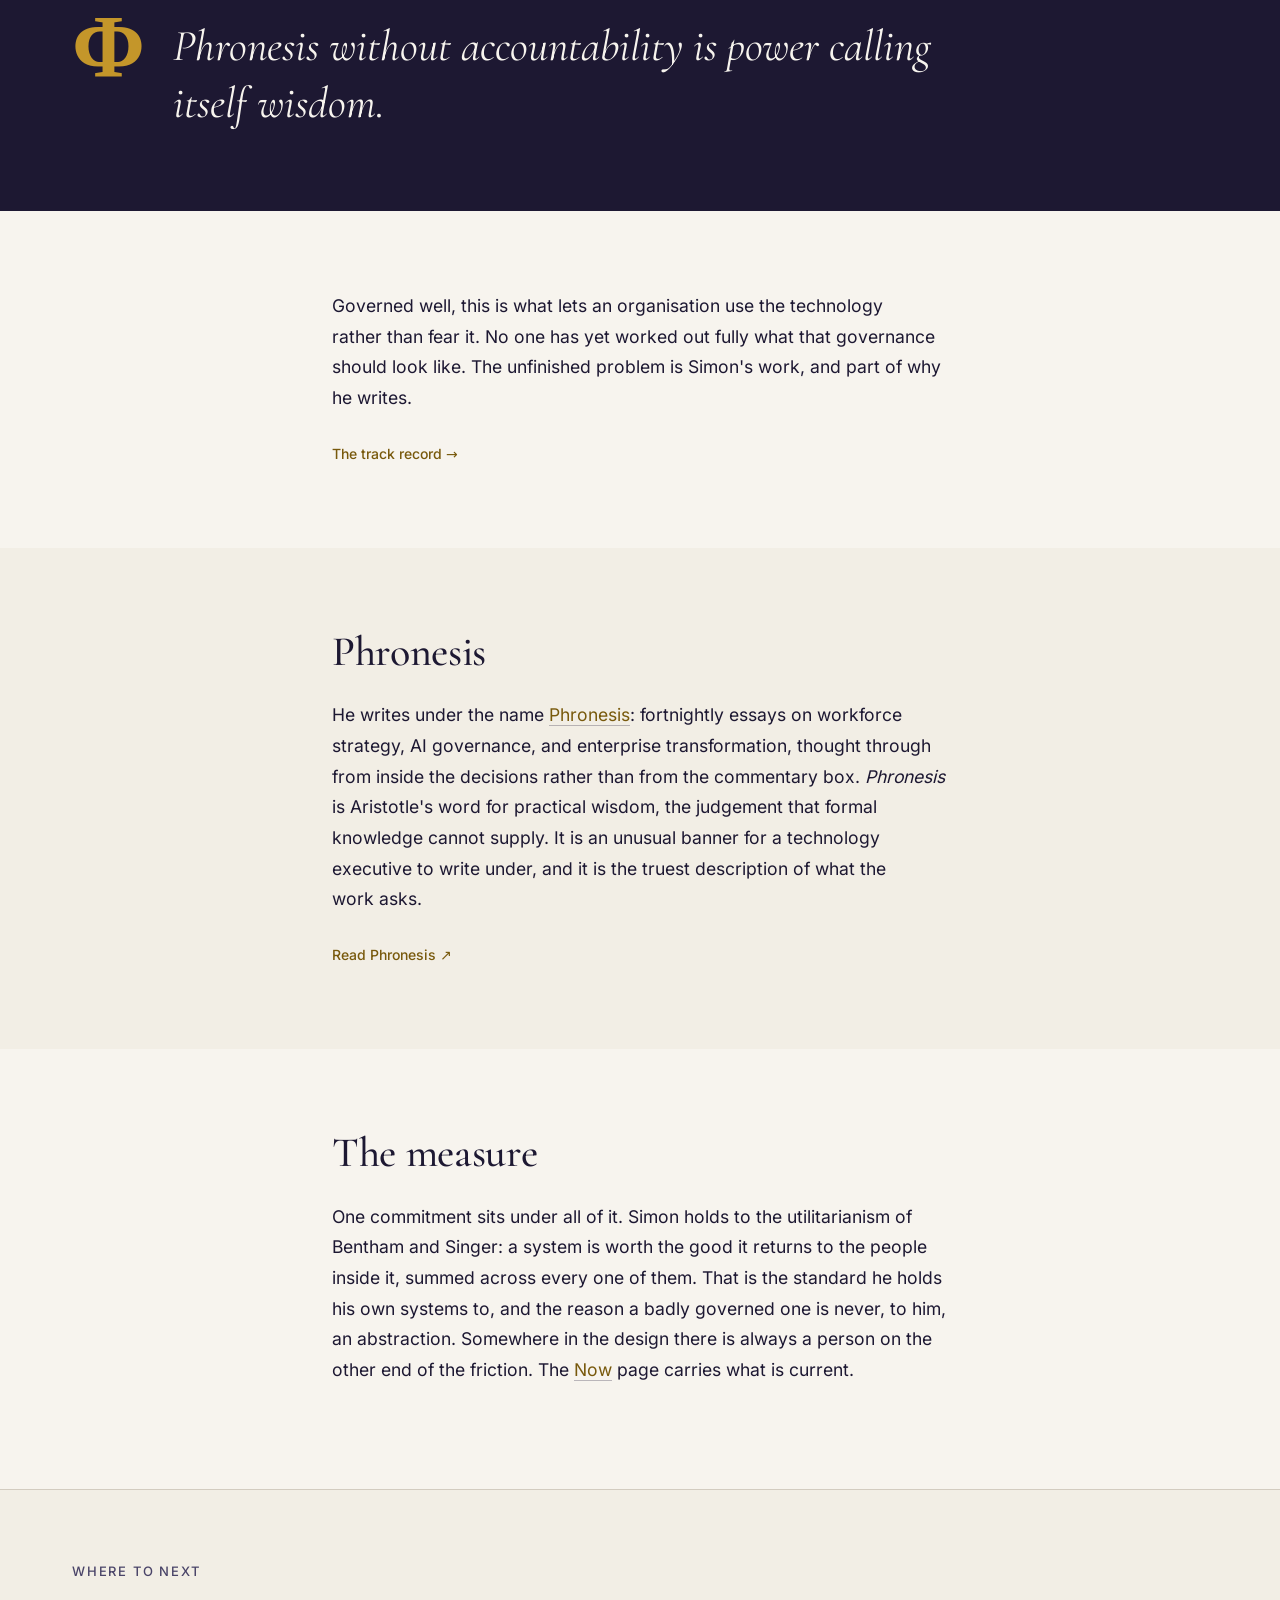
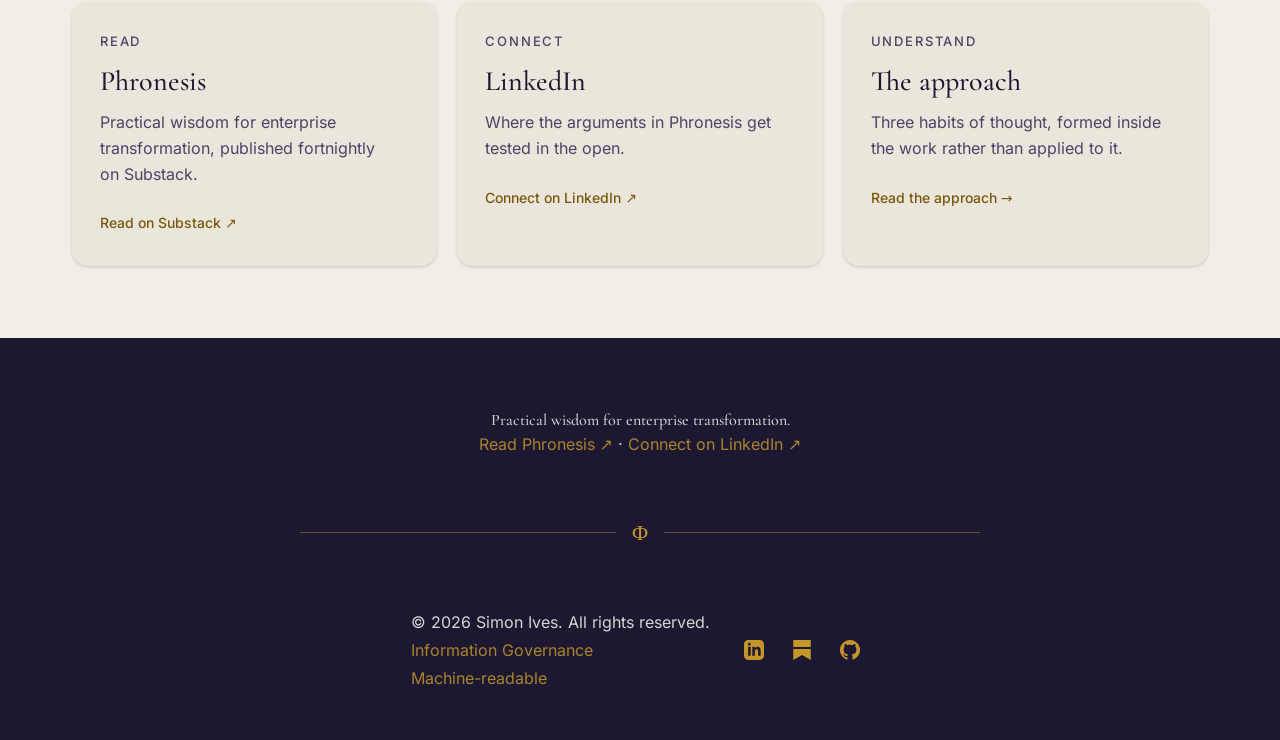
==== commit e0f92290: "Add Mastodon rel=me head link, cross-page links, and phronesis italics - Add <link rel="me"> to the " ====
--- a/index.html
+++ b/index.html
@@ -26,6 +26,7 @@
     <link rel="icon" type="image/png" sizes="16x16" href="favicon/favicon-16.png">
     <link rel="apple-touch-icon" sizes="180x180" href="apple-touch-icon.png">
     <link rel="author" type="text/markdown" href="simonives.md">
+    <link rel="me" href="https://mastodon.social/@simonives">
     <link rel="preload" as="font" type="font/woff2" href="fonts/cormorant-garamond/CormorantGaramond-Medium.woff2" crossorigin>
     <link rel="preload" as="font" type="font/woff2" href="fonts/cormorant-garamond/CormorantGaramond-SemiBold.woff2" crossorigin>
     <link rel="stylesheet" href="fonts.css">
@@ -135,7 +136,7 @@
             <div class="container">
                 <span class="quote-phi" aria-hidden="true">Φ</span>
                 <blockquote>
-                    <p>Phronesis without accountability is power calling itself wisdom.</p>
+                    <p><em>Phronesis</em> without accountability is power calling itself wisdom.</p>
                 </blockquote>
             </div>
         </section>
@@ -157,7 +158,7 @@
                 <p>
                     He writes under the name <a href="https://enterprisephronesis.substack.com" target="_blank" rel="noopener noreferrer">Phronesis</a>:
                     fortnightly essays on workforce strategy, AI governance, and enterprise transformation,
-                    thought through from inside the decisions rather than from the commentary box. Phronesis
+                    thought through from inside the decisions rather than from the commentary box. <em>Phronesis</em>
                     is Aristotle's word for practical wisdom, the judgement that formal knowledge cannot
                     supply. It is an unusual banner for a technology executive to write under, and it is the
                     truest description of what the work asks.
@@ -174,7 +175,8 @@
                     Singer: a system is worth the good it returns to the people inside it, summed across
                     every one of them. That is the standard he holds his own systems to, and the reason a
                     badly governed one is never, to him, an abstraction. Somewhere in the design there is
-                    always a person on the other end of the friction.
+                    always a person on the other end of the friction. The <a href="now.html">Now</a> page carries what is
+                    current.
                 </p>
             </div>
         </section>
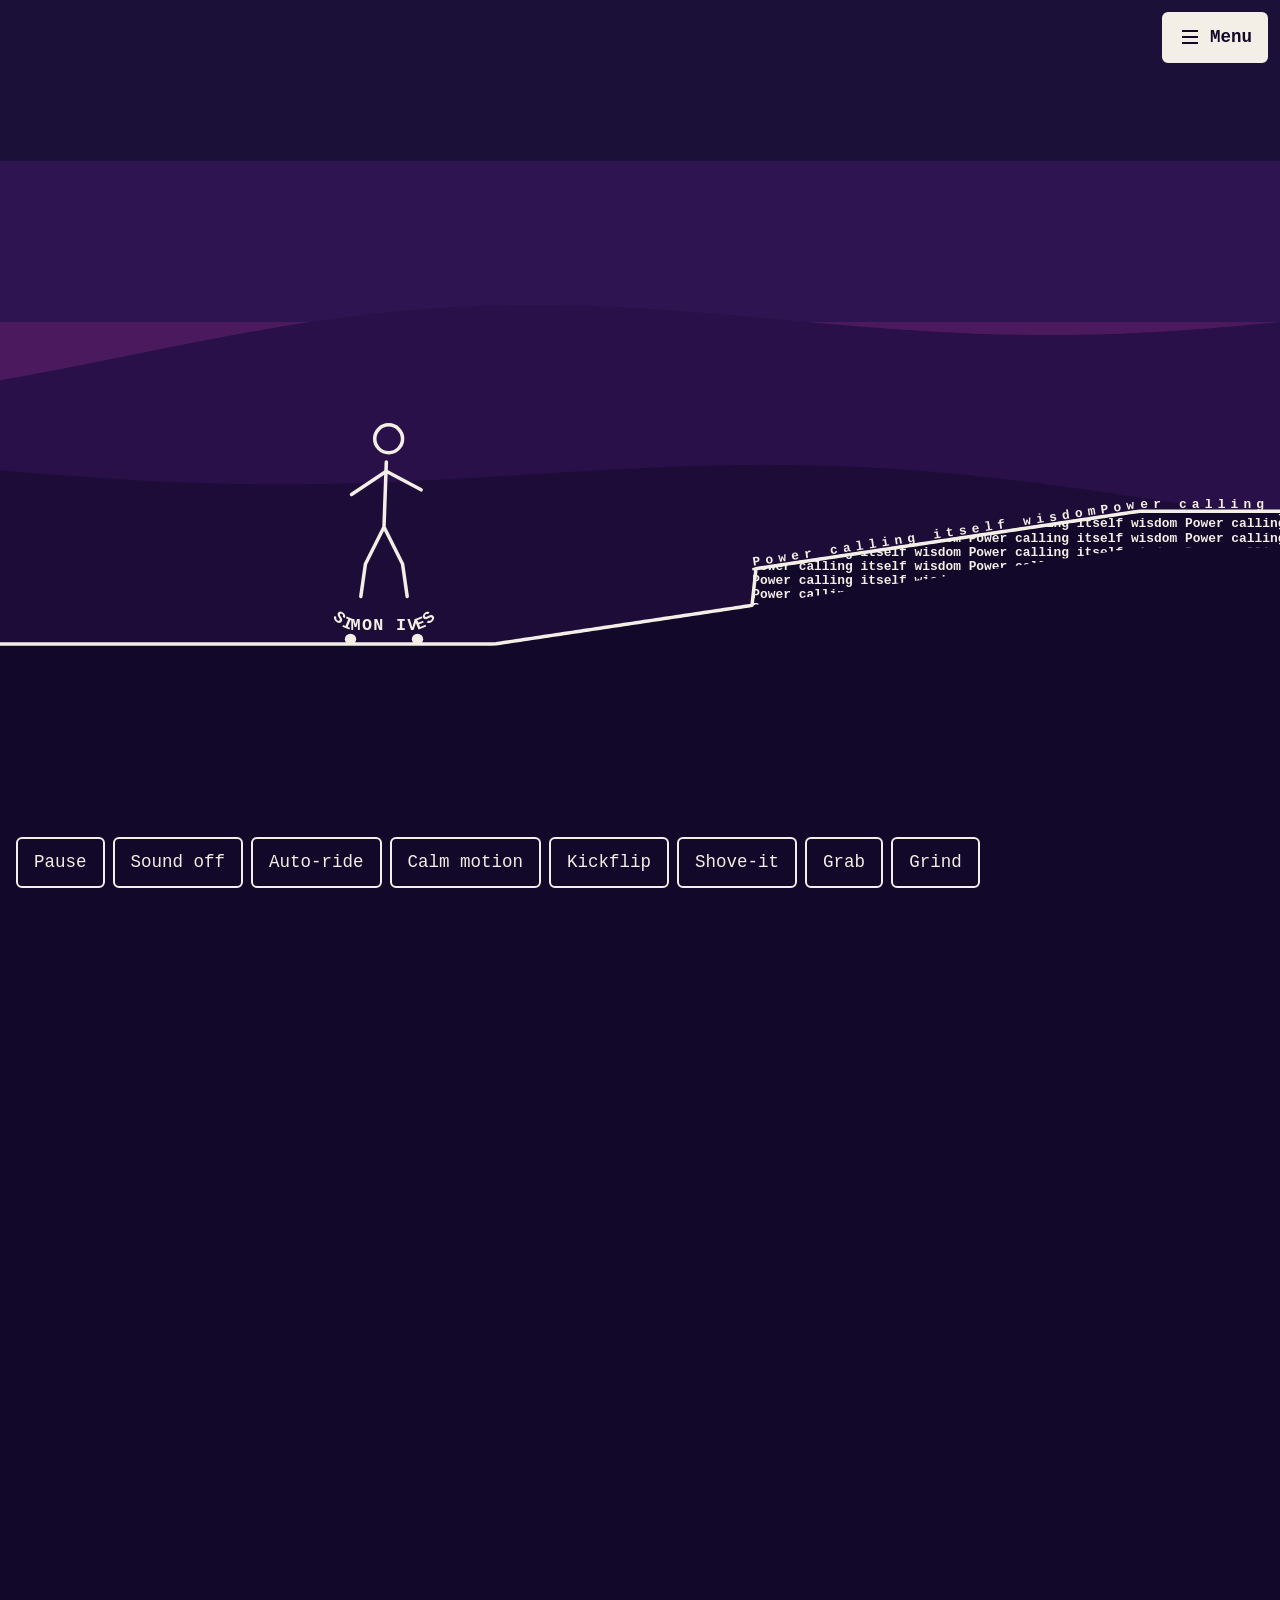
==== commit 9af87dc0: "feat: homepage serves the skateboard game with a Menu button to the site Adds the home layer (state " ====
--- a/index.html
+++ b/index.html
@@ -11,6 +11,7 @@
         }
     })();
     </script>
+    <script src="home-boot.js"></script>
     <meta name="description" content="Simon Ives leads HR technology strategy at BHP, advises SAP and ServiceNow, and chairs the HR AI Governance Committee governing how AI enters BHP's HR function.">
     <meta property="og:title" content="Home — Simon Ives">
     <meta property="og:description" content="Simon Ives leads HR technology strategy at BHP, advises SAP and ServiceNow, and chairs the HR AI Governance Committee governing how AI enters BHP's HR function.">
@@ -32,6 +33,7 @@
     <link rel="stylesheet" href="fonts.css">
     <link rel="stylesheet" href="tokens.css">
     <link rel="stylesheet" href="components.css">
+    <link rel="stylesheet" href="home-game.css">
     <script type="application/ld+json">
     {
       "@context": "https://schema.org",
@@ -53,7 +55,7 @@
 
     <header class="site-header">
         <nav class="container">
-            <a href="index.html" class="logo">Simon Ives <span class="phi-mark">Φ</span></a>
+            <a href="/#site" class="logo">Simon Ives <span class="phi-mark">Φ</span></a>
 
             <button class="menu-toggle" aria-label="Toggle Menu" aria-expanded="false">
                 <svg width="24" height="24" viewBox="0 0 24 24" fill="none" stroke="currentColor" stroke-width="1.5">
@@ -65,7 +67,7 @@
 
             <div class="nav-container">
                 <ul class="nav-links">
-                    <li><a href="index.html" class="active">Home</a></li>
+                    <li><a href="/#site" class="active">Home</a></li>
                     <li><a href="doctrine.html">Approach</a></li>
                     <li><a href="portfolio.html">Track Record</a></li>
                     <li><a href="now.html">Now</a></li>
@@ -233,6 +235,7 @@
     </footer>
 
 
+    <script type="module" src="home-game.js"></script>
     <script defer src="site.js"></script>
 </body>
 </html>
--- a/components.css
+++ b/components.css
@@ -1060,3 +1060,56 @@
   .dropcap::first-letter { font-size: 58px; margin-right: 10px; }
   .quote-band .container { flex-direction: column; gap: var(--space-4); }
 }
+
+/* ============================================================
+   Skate link: returns to the homepage game. Static on inner pages,
+   injected by home-game.js on the homepage.
+   ============================================================ */
+.skate-link {
+  display: inline-flex;
+  align-items: center;
+  min-height: 40px;
+  padding: 6px 14px;
+  border: 1px solid var(--md-sys-color-outline);
+  border-radius: var(--md-shape-full);
+  font-family: var(--font-body);
+  font-weight: 500;
+  font-size: 14px;
+  line-height: 1.2;
+  letter-spacing: .01em;
+  color: var(--md-sys-color-primary);
+  white-space: nowrap;
+  flex-shrink: 0;
+  transition: background-color var(--md-motion-short) var(--md-motion-standard),
+              color var(--md-motion-short) var(--md-motion-standard);
+}
+.skate-link:hover {
+  background: rgba(var(--md-state-rgb), var(--md-state-hover));
+  color: var(--md-sys-color-primary);
+  opacity: 1;
+}
+.skate-link:active {
+  background: rgba(var(--md-state-rgb), var(--md-state-pressed));
+}
+@media (max-width: 1024px) {
+  .site-header nav.container {
+    gap: var(--space-3);
+  }
+  .skate-link {
+    padding: 6px 10px;
+    font-size: 13px;
+  }
+}
+.skate-closing {
+  margin: var(--space-8, 3rem) auto 0;
+  text-align: center;
+  font-family: var(--font-body);
+}
+.skate-closing a {
+  color: var(--md-sys-color-primary);
+  text-decoration: underline;
+  text-underline-offset: 3px;
+}
+@media (prefers-reduced-motion: reduce) {
+  .skate-link { transition: none; }
+}
--- a/home-game.css
+++ b/home-game.css
@@ -0,0 +1,183 @@
+/* ============================================================
+   home-game.css. Homepage game layer over index.html.
+   All rules are scoped to html[data-home="game"] or #home-game
+   so they cannot affect the rest of the site.
+   ============================================================ */
+
+html[data-home="game"],
+html[data-home="game"] body {
+  overflow: hidden;
+  height: 100%;
+  background: #12082a;
+}
+
+html[data-home="game"] body > :not(#home-game):not(script) {
+  visibility: hidden;
+}
+
+#home-game {
+  --hg-bg: #12082a;
+  --hg-fg: #f4efe6;
+  --hg-focus: #ffd23f;
+  position: fixed;
+  inset: 0;
+  height: 100vh;
+  height: 100dvh;
+  z-index: 1000;
+  display: flex;
+  flex-direction: column;
+  background: var(--hg-bg);
+  color: var(--hg-fg);
+  font-family: ui-monospace, "SF Mono", Menlo, Consolas, monospace;
+}
+
+#home-game[hidden] {
+  display: none;
+}
+
+#home-game .home-skip {
+  position: absolute;
+  left: 12px;
+  top: 12px;
+  width: 1px;
+  height: 1px;
+  margin: -1px;
+  padding: 0;
+  overflow: hidden;
+  clip: rect(0 0 0 0);
+  clip-path: inset(50%);
+  white-space: nowrap;
+  border: 0;
+  z-index: 10;
+  transition: none;
+}
+
+#home-game .home-skip:focus,
+#home-game .home-skip:focus-visible {
+  width: auto;
+  height: auto;
+  margin: 0;
+  padding: 12px 16px;
+  overflow: visible;
+  clip: auto;
+  clip-path: none;
+  white-space: normal;
+  min-height: 44px;
+  display: inline-flex;
+  align-items: center;
+  background: var(--hg-fg);
+  color: var(--hg-bg);
+  font-weight: bold;
+  text-decoration: none;
+  border-radius: 6px;
+  opacity: 1;
+  outline: 3px solid var(--hg-focus);
+  outline-offset: 2px;
+}
+
+#home-game .home-menu {
+  position: absolute;
+  top: 12px;
+  right: 12px;
+  min-height: 44px;
+  min-width: 44px;
+  padding: 8px 14px;
+  display: inline-flex;
+  gap: 8px;
+  align-items: center;
+  font: inherit;
+  font-weight: bold;
+  color: var(--hg-bg);
+  background: var(--hg-fg);
+  border: 2px solid var(--hg-fg);
+  border-radius: 6px;
+  cursor: pointer;
+  z-index: 2;
+}
+
+#home-game .home-menu svg {
+  flex: none;
+  display: block;
+}
+
+#home-game .home-menu:focus-visible {
+  outline: 3px solid var(--hg-focus);
+  outline-offset: 2px;
+}
+
+#home-game .home-stage {
+  flex: 1 1 auto;
+  min-height: 0;
+  display: flex;
+  flex-direction: column;
+}
+
+#home-game canvas {
+  display: block;
+  width: 100%;
+  flex: 1 1 auto;
+  height: auto;
+  min-height: 280px;
+  background: var(--hg-bg);
+  touch-action: pan-y pinch-zoom;
+  -webkit-tap-highlight-color: transparent;
+}
+
+#home-game canvas:focus-visible {
+  outline: 3px solid var(--hg-focus);
+  outline-offset: -3px;
+  border-radius: 0;
+}
+
+#home-game .skate-controls {
+  display: flex;
+  flex-wrap: wrap;
+  gap: 8px;
+  padding: 12px 16px;
+}
+
+#home-game .skate-controls button {
+  min-width: 44px;
+  min-height: 44px;
+  padding: 8px 16px;
+  font: inherit;
+  color: var(--hg-fg);
+  background: var(--hg-bg);
+  border: 2px solid var(--hg-fg);
+  border-radius: 6px;
+  cursor: pointer;
+}
+
+#home-game .skate-controls button[aria-pressed="true"] {
+  background: var(--hg-fg);
+  color: var(--hg-bg);
+}
+
+#home-game .skate-controls button:focus-visible {
+  outline: 3px solid var(--hg-focus);
+  outline-offset: 2px;
+}
+
+#home-game .skate-controls button[hidden] {
+  display: none;
+}
+
+#home-game .skate-sr-only {
+  position: absolute;
+  width: 1px;
+  height: 1px;
+  margin: -1px;
+  padding: 0;
+  overflow: hidden;
+  clip: rect(0 0 0 0);
+  white-space: nowrap;
+  border: 0;
+}
+
+@media (prefers-reduced-motion: reduce) {
+  #home-game,
+  #home-game * {
+    transition: none;
+    animation: none;
+  }
+}
